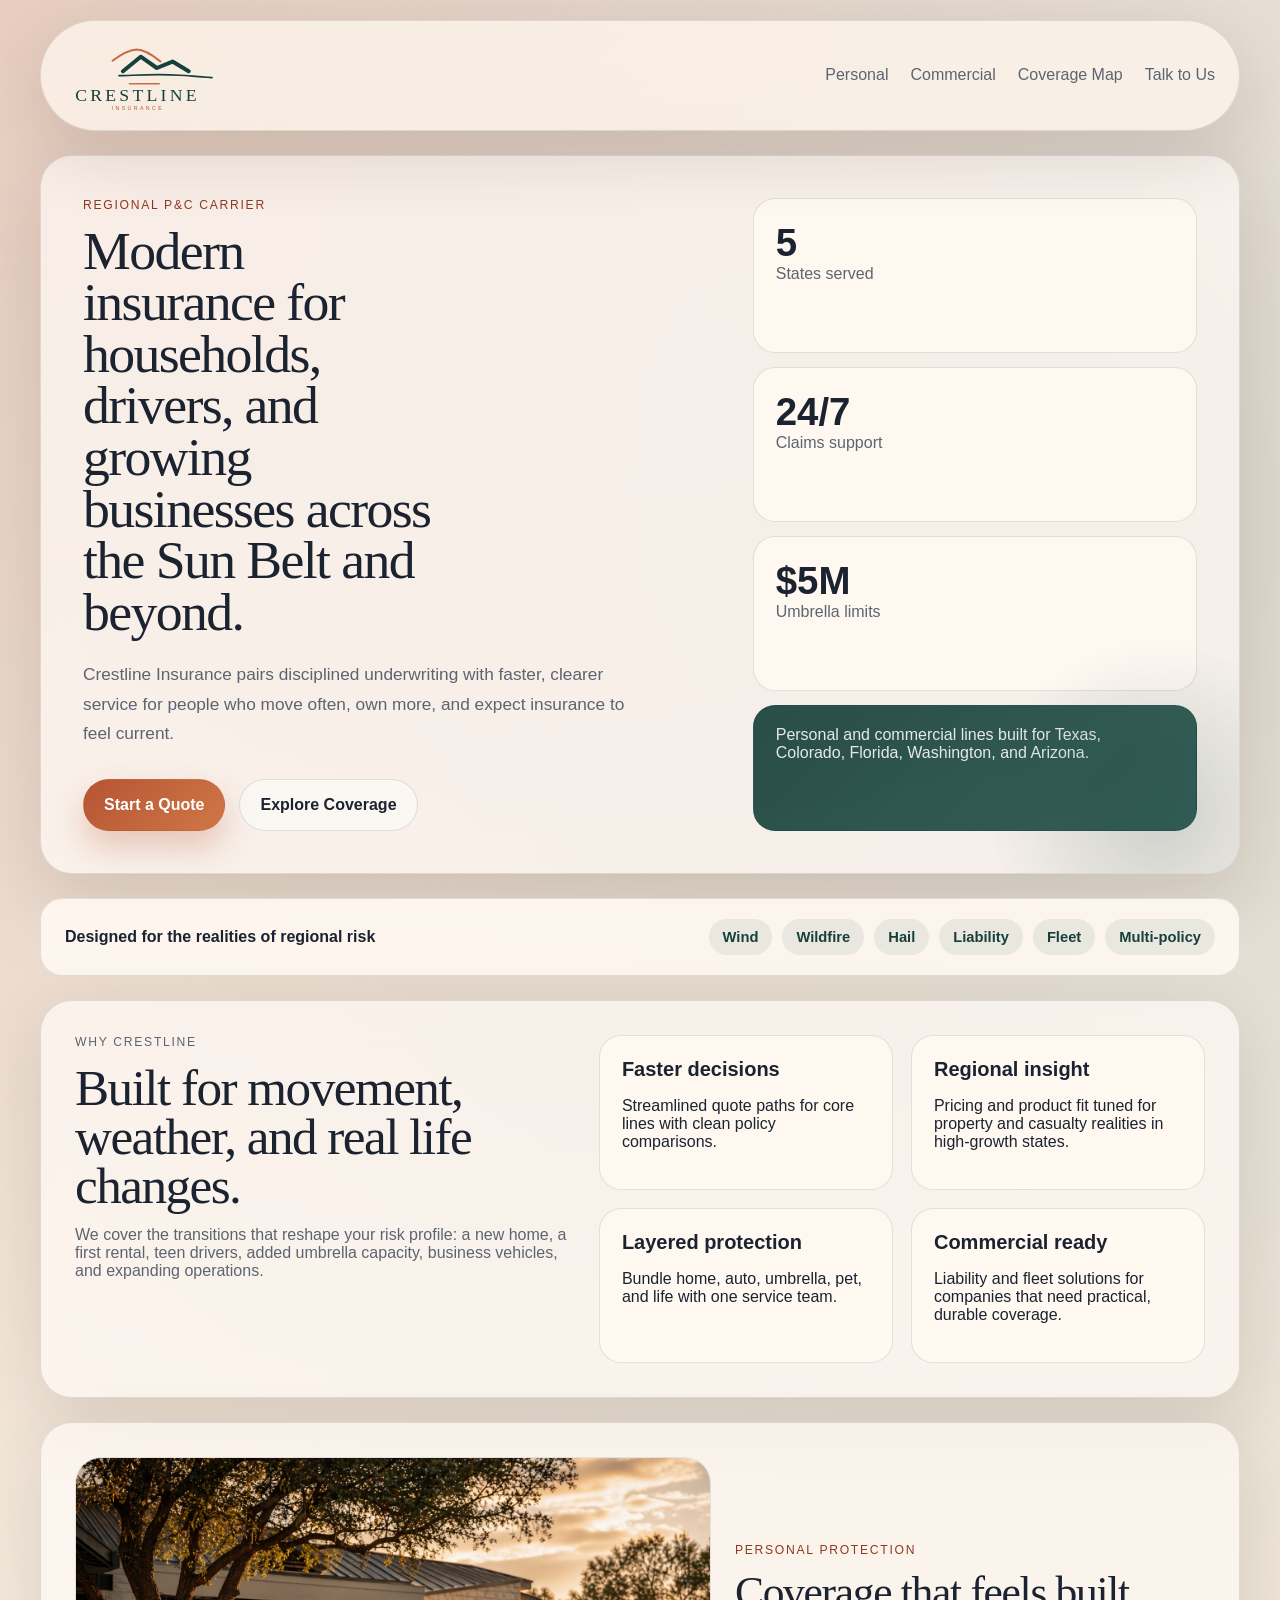
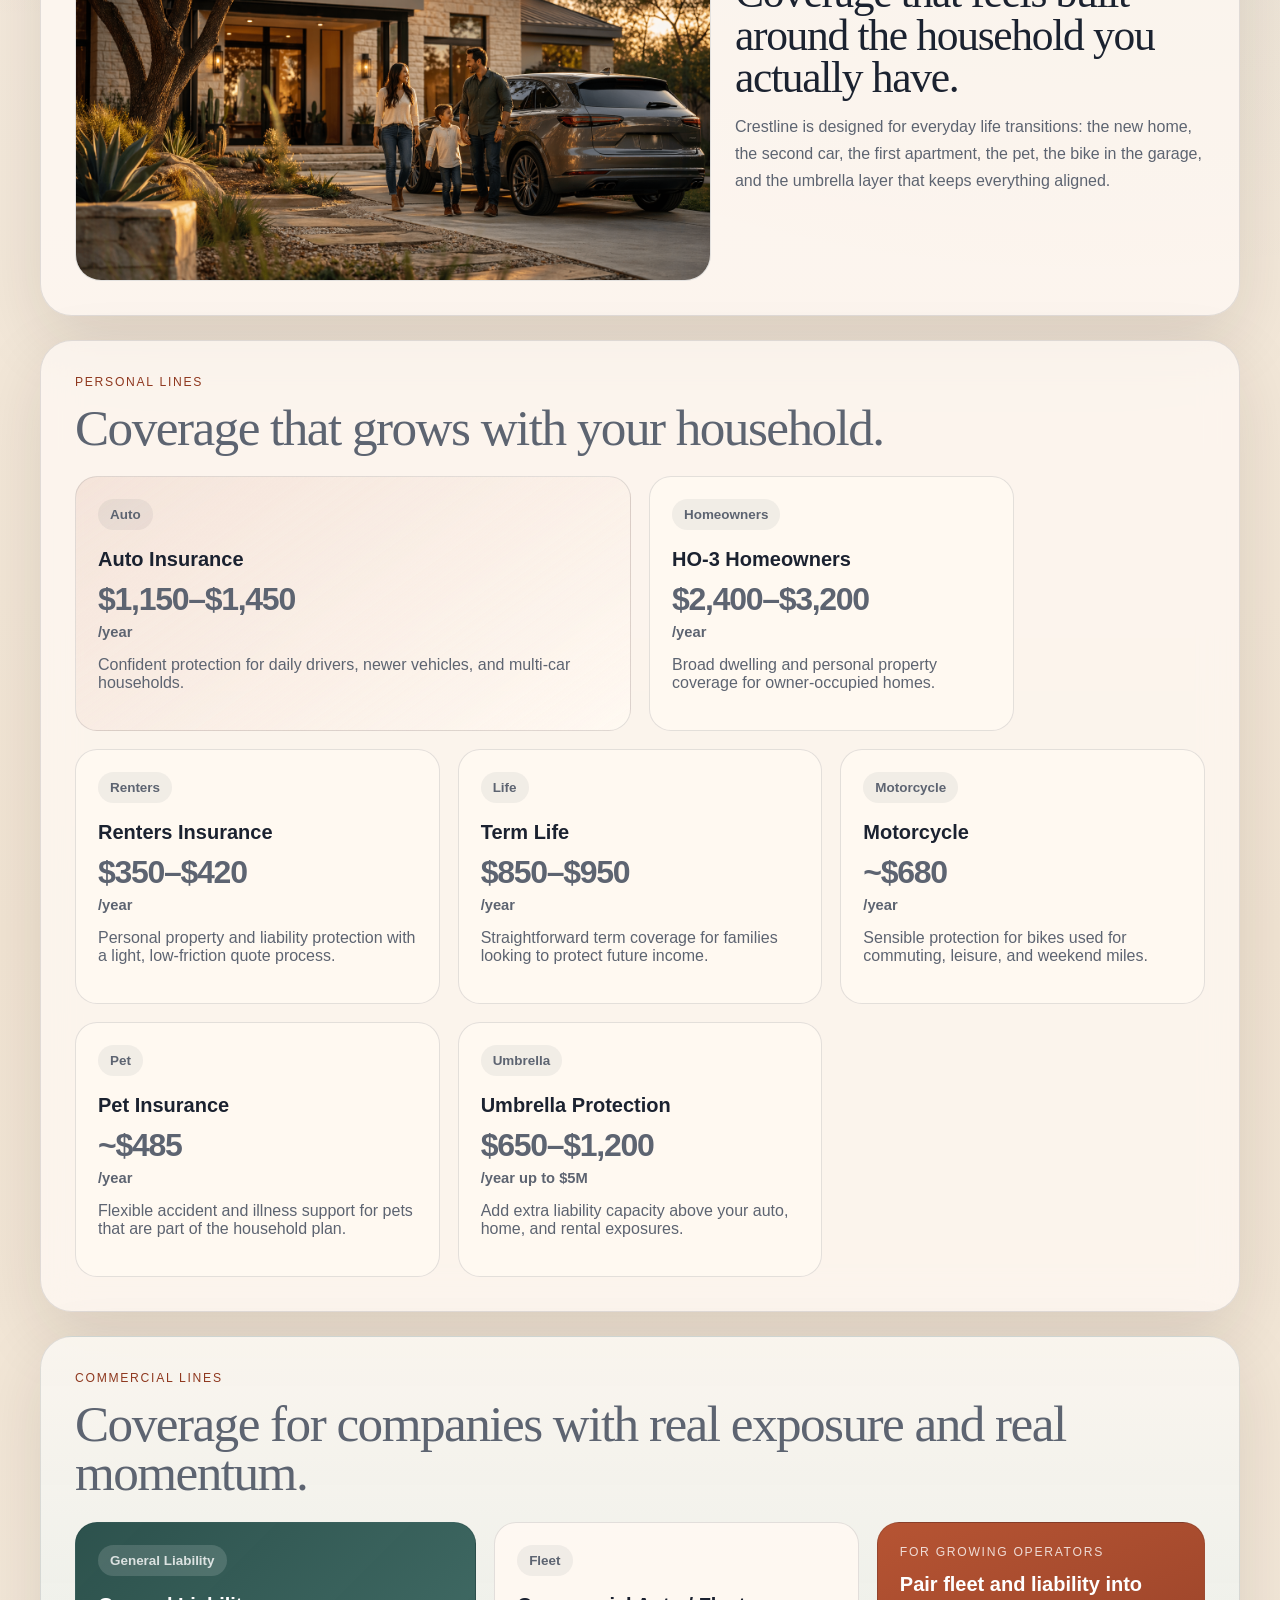
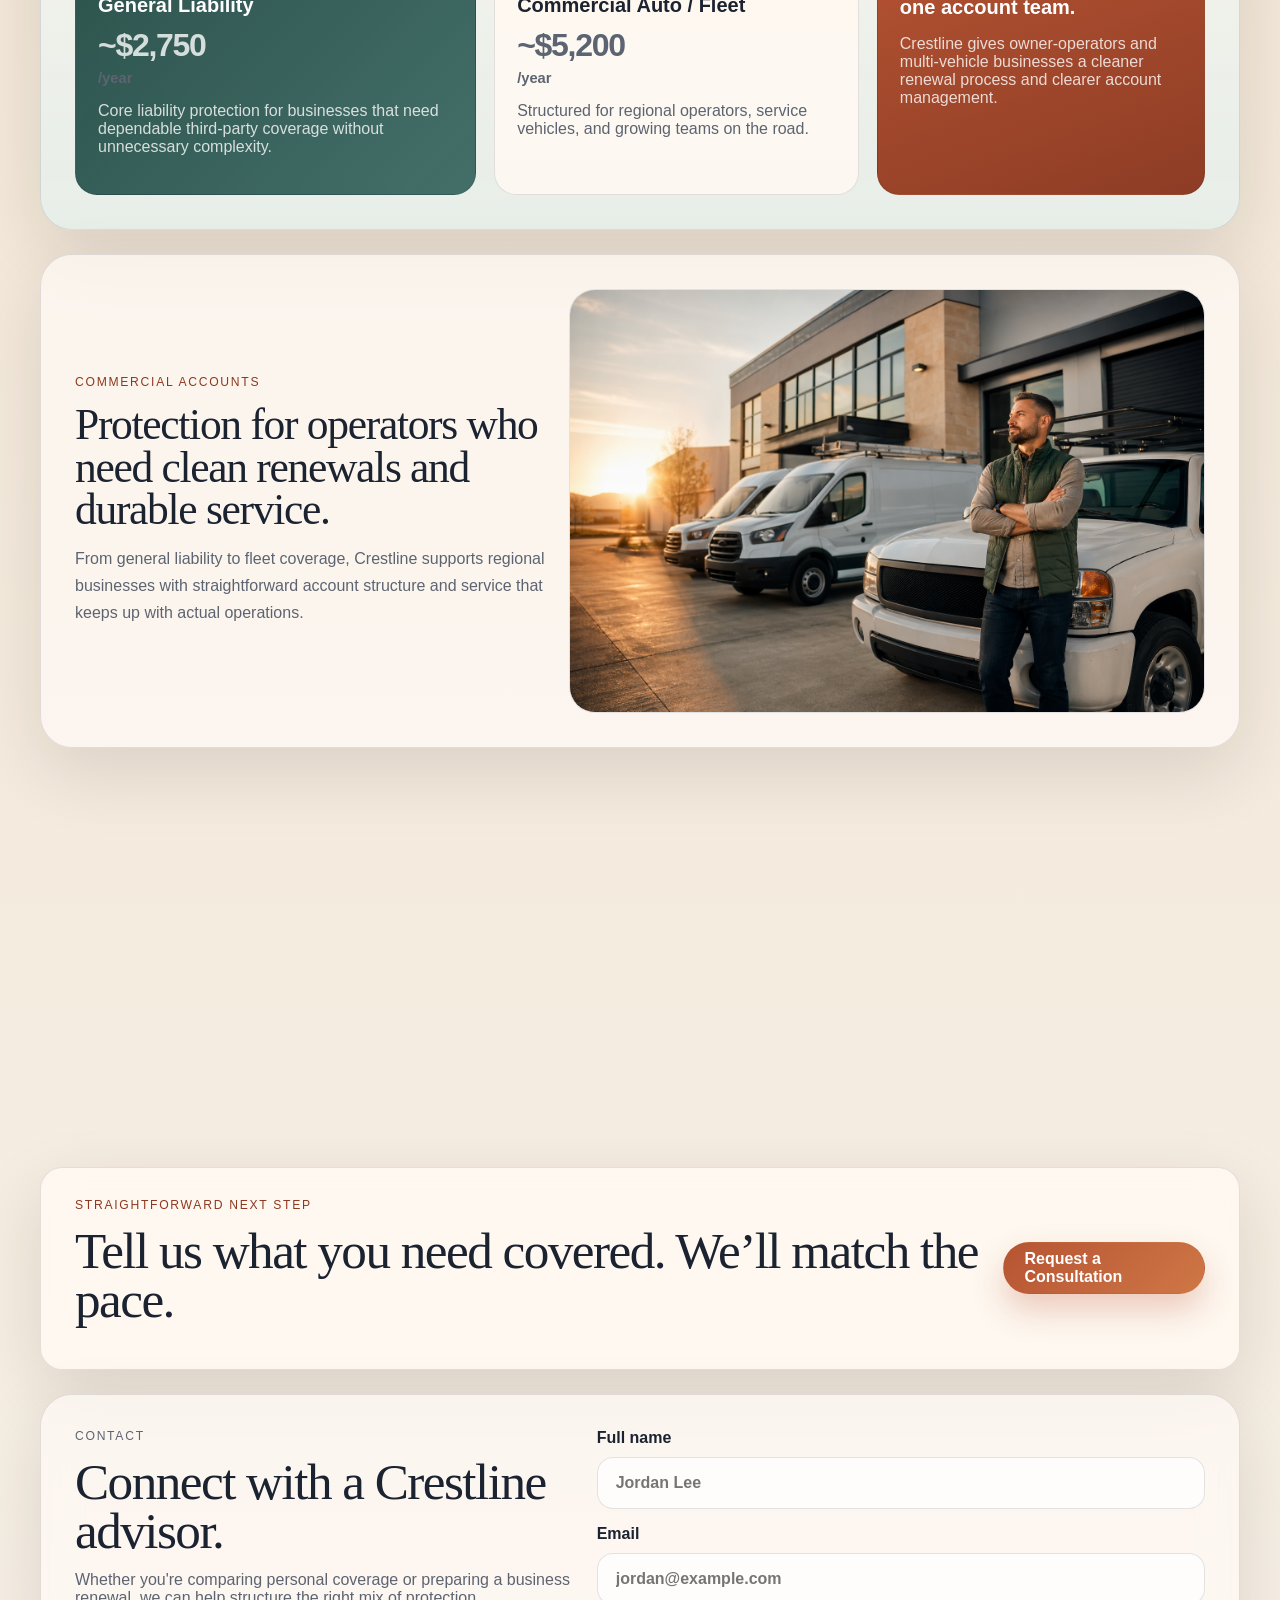
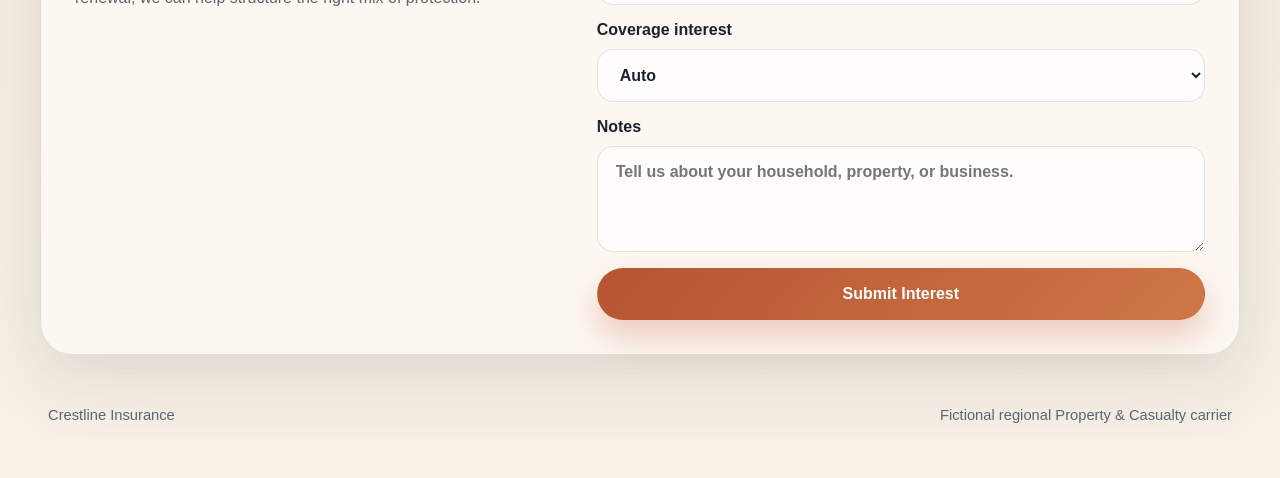
==== index.html @ aa44ec34 "Initial commit" ====
<!DOCTYPE html>
<html lang="en">
  <head>
    <meta charset="UTF-8" />
    <meta name="viewport" content="width=device-width, initial-scale=1.0" />
    <title>Crestline Insurance | Coverage that keeps pace with your life.</title>
    <meta
      name="description"
      content="Crestline Insurance is a fictional regional Property & Casualty carrier serving Texas, Colorado, Florida, Washington, and Arizona."
    />
    <link rel="stylesheet" href="./styles.css" />
  </head>
  <body>
    <div class="page-shell">
      <header class="site-header">
        <a class="brand" href="#top" aria-label="Crestline Insurance home">
          <svg
            class="brand-logo"
            viewBox="0 0 720 180"
            role="img"
            aria-label="Crestline Insurance"
          >
            <g transform="translate(10 8)">
              <path
                d="M108 46C132 28 152 19 167 18C183 18 203 28 227 48"
                fill="none"
                stroke="#C56B45"
                stroke-width="5"
                stroke-linecap="round"
              />
              <path
                d="M134 72L178 36L218 64L257 48L297 72"
                fill="none"
                stroke="#17403B"
                stroke-width="10"
                stroke-linecap="round"
                stroke-linejoin="round"
              />
              <path
                d="M124 83C168 82 218 78 274 82C309 84 336 86 355 88"
                fill="none"
                stroke="#17403B"
                stroke-width="4"
                stroke-linecap="round"
              />
              <path
                d="M150 103H224"
                stroke="#C56B45"
                stroke-width="4"
                stroke-linecap="round"
              />
              <text
                x="170"
                y="145"
                text-anchor="middle"
                fill="#17403B"
                font-family="Iowan Old Style, Palatino Linotype, Book Antiqua, serif"
                font-size="44"
                letter-spacing="8"
              >
                CRESTLINE
              </text>
              <text
                x="171"
                y="168"
                text-anchor="middle"
                fill="#B65433"
                font-family="Avenir Next, Segoe UI, Helvetica Neue, sans-serif"
                font-size="13"
                letter-spacing="6"
              >
                INSURANCE
              </text>
            </g>
          </svg>
        </a>
        <nav class="site-nav" aria-label="Primary">
          <a href="#personal">Personal</a>
          <a href="#commercial">Commercial</a>
          <a href="#coverage">Coverage Map</a>
          <a href="#contact">Talk to Us</a>
        </nav>
      </header>

      <main id="top">
        <section class="hero">
          <div class="hero-copy reveal">
            <p class="eyebrow">Regional P&amp;C Carrier</p>
            <h1>
              Modern insurance for households, drivers, and growing businesses
              across the Sun Belt and beyond.
            </h1>
            <p class="hero-text">
              Crestline Insurance pairs disciplined underwriting with faster,
              clearer service for people who move often, own more, and expect
              insurance to feel current.
            </p>
            <div class="hero-actions">
              <a class="button button-primary" href="#contact">Start a Quote</a>
              <a class="button button-secondary" href="#personal"
                >Explore Coverage</a
              >
            </div>
          </div>

          <aside class="hero-panel reveal" aria-label="Quick stats">
            <div class="metric-card">
              <span class="metric-value">5</span>
              <span class="metric-label">States served</span>
            </div>
            <div class="metric-card">
              <span class="metric-value">24/7</span>
              <span class="metric-label">Claims support</span>
            </div>
            <div class="metric-card">
              <span class="metric-value">$5M</span>
              <span class="metric-label">Umbrella limits</span>
            </div>
            <div class="hero-note">
              Personal and commercial lines built for Texas, Colorado, Florida,
              Washington, and Arizona.
            </div>
          </aside>
        </section>

        <section class="trust-band reveal">
          <p>Designed for the realities of regional risk</p>
          <div class="trust-items">
            <span>Wind</span>
            <span>Wildfire</span>
            <span>Hail</span>
            <span>Liability</span>
            <span>Fleet</span>
            <span>Multi-policy</span>
          </div>
        </section>

        <section class="split-section reveal">
          <div class="section-copy">
            <p class="eyebrow">Why Crestline</p>
            <h2>Built for movement, weather, and real life changes.</h2>
            <p>
              We cover the transitions that reshape your risk profile: a new
              home, a first rental, teen drivers, added umbrella capacity,
              business vehicles, and expanding operations.
            </p>
          </div>
          <div class="feature-grid">
            <article class="feature-card">
              <h3>Faster decisions</h3>
              <p>
                Streamlined quote paths for core lines with clean policy
                comparisons.
              </p>
            </article>
            <article class="feature-card">
              <h3>Regional insight</h3>
              <p>
                Pricing and product fit tuned for property and casualty realities
                in high-growth states.
              </p>
            </article>
            <article class="feature-card">
              <h3>Layered protection</h3>
              <p>
                Bundle home, auto, umbrella, pet, and life with one service
                team.
              </p>
            </article>
            <article class="feature-card">
              <h3>Commercial ready</h3>
              <p>
                Liability and fleet solutions for companies that need practical,
                durable coverage.
              </p>
            </article>
          </div>
        </section>

        <section class="editorial-section reveal">
          <div class="editorial-visual">
            <img
              src="./assets/homeowners-scene.png"
              alt="A family at home with a vehicle in the driveway"
            />
          </div>
          <div class="editorial-copy">
            <p class="eyebrow">Personal Protection</p>
            <h2>Coverage that feels built around the household you actually have.</h2>
            <p>
              Crestline is designed for everyday life transitions: the new home,
              the second car, the first apartment, the pet, the bike in the
              garage, and the umbrella layer that keeps everything aligned.
            </p>
          </div>
        </section>

        <section id="personal" class="products-section reveal">
          <div class="section-heading">
            <p class="eyebrow">Personal Lines</p>
            <h2>Coverage that grows with your household.</h2>
          </div>
          <div class="product-grid">
            <article class="product-card featured">
              <span class="product-type">Auto</span>
              <h3>Auto Insurance</h3>
              <p class="price">$1,150–$1,450<span>/year</span></p>
              <p>
                Confident protection for daily drivers, newer vehicles, and
                multi-car households.
              </p>
            </article>
            <article class="product-card">
              <span class="product-type">Homeowners</span>
              <h3>HO-3 Homeowners</h3>
              <p class="price">$2,400–$3,200<span>/year</span></p>
              <p>
                Broad dwelling and personal property coverage for owner-occupied
                homes.
              </p>
            </article>
            <article class="product-card">
              <span class="product-type">Renters</span>
              <h3>Renters Insurance</h3>
              <p class="price">$350–$420<span>/year</span></p>
              <p>
                Personal property and liability protection with a light,
                low-friction quote process.
              </p>
            </article>
            <article class="product-card">
              <span class="product-type">Life</span>
              <h3>Term Life</h3>
              <p class="price">$850–$950<span>/year</span></p>
              <p>
                Straightforward term coverage for families looking to protect
                future income.
              </p>
            </article>
            <article class="product-card">
              <span class="product-type">Motorcycle</span>
              <h3>Motorcycle</h3>
              <p class="price">~$680<span>/year</span></p>
              <p>
                Sensible protection for bikes used for commuting, leisure, and
                weekend miles.
              </p>
            </article>
            <article class="product-card">
              <span class="product-type">Pet</span>
              <h3>Pet Insurance</h3>
              <p class="price">~$485<span>/year</span></p>
              <p>
                Flexible accident and illness support for pets that are part of
                the household plan.
              </p>
            </article>
            <article class="product-card">
              <span class="product-type">Umbrella</span>
              <h3>Umbrella Protection</h3>
              <p class="price">$650–$1,200<span>/year up to $5M</span></p>
              <p>
                Add extra liability capacity above your auto, home, and rental
                exposures.
              </p>
            </article>
          </div>
        </section>

        <section id="commercial" class="products-section alt reveal">
          <div class="section-heading">
            <p class="eyebrow">Commercial Lines</p>
            <h2>Coverage for companies with real exposure and real momentum.</h2>
          </div>
          <div class="commercial-layout">
            <article class="commercial-card large">
              <span class="product-type">General Liability</span>
              <h3>General Liability</h3>
              <p class="price">~$2,750<span>/year</span></p>
              <p>
                Core liability protection for businesses that need dependable
                third-party coverage without unnecessary complexity.
              </p>
            </article>
            <article class="commercial-card">
              <span class="product-type">Fleet</span>
              <h3>Commercial Auto / Fleet</h3>
              <p class="price">~$5,200<span>/year</span></p>
              <p>
                Structured for regional operators, service vehicles, and growing
                teams on the road.
              </p>
            </article>
            <article class="commercial-card accent">
              <p class="mini-label">For growing operators</p>
              <h3>Pair fleet and liability into one account team.</h3>
              <p>
                Crestline gives owner-operators and multi-vehicle businesses a
                cleaner renewal process and clearer account management.
              </p>
            </article>
          </div>
        </section>

        <section class="editorial-section editorial-section-reverse reveal">
          <div class="editorial-copy">
            <p class="eyebrow">Commercial Accounts</p>
            <h2>Protection for operators who need clean renewals and durable service.</h2>
            <p>
              From general liability to fleet coverage, Crestline supports
              regional businesses with straightforward account structure and
              service that keeps up with actual operations.
            </p>
          </div>
          <div class="editorial-visual">
            <img
              src="./assets/commercial-scene.png"
              alt="A small commercial fleet outside a contemporary business building"
            />
          </div>
        </section>

        <section id="coverage" class="coverage-section reveal">
          <div class="section-heading">
            <p class="eyebrow">Service Footprint</p>
            <h2>Focused on high-growth states with distinct property risk.</h2>
          </div>
          <div class="state-grid">
            <article class="state-card">
              <h3>Texas</h3>
              <p>Auto, home, umbrella, and commercial solutions for rapid-growth metro markets.</p>
            </article>
            <article class="state-card">
              <h3>Colorado</h3>
              <p>Coverage designed for hail, wildfire, and evolving household needs.</p>
            </article>
            <article class="state-card">
              <h3>Florida</h3>
              <p>Property and liability attention for coastal and weather-sensitive exposures.</p>
            </article>
            <article class="state-card">
              <h3>Washington</h3>
              <p>Balanced personal and commercial options for suburban and urban policyholders.</p>
            </article>
            <article class="state-card">
              <h3>Arizona</h3>
              <p>Protection for fast-moving households, vehicles, and small businesses.</p>
            </article>
          </div>
        </section>

        <section class="quote-banner reveal">
          <div>
            <p class="eyebrow">Straightforward Next Step</p>
            <h2>Tell us what you need covered. We’ll match the pace.</h2>
          </div>
          <a class="button button-primary" href="#contact">Request a Consultation</a>
        </section>

        <section id="contact" class="contact-section reveal">
          <div class="contact-copy">
            <p class="eyebrow">Contact</p>
            <h2>Connect with a Crestline advisor.</h2>
            <p>
              Whether you're comparing personal coverage or preparing a business
              renewal, we can help structure the right mix of protection.
            </p>
          </div>
          <form class="contact-form">
            <label>
              Full name
              <input type="text" name="name" placeholder="Jordan Lee" />
            </label>
            <label>
              Email
              <input type="email" name="email" placeholder="jordan@example.com" />
            </label>
            <label>
              Coverage interest
              <select name="coverage">
                <option>Auto</option>
                <option>Homeowners</option>
                <option>Renters</option>
                <option>Term Life</option>
                <option>Motorcycle</option>
                <option>Pet</option>
                <option>Umbrella</option>
                <option>General Liability</option>
                <option>Commercial Auto / Fleet</option>
              </select>
            </label>
            <label>
              Notes
              <textarea
                name="notes"
                rows="4"
                placeholder="Tell us about your household, property, or business."
              ></textarea>
            </label>
            <button class="button button-primary" type="submit">
              Submit Interest
            </button>
          </form>
        </section>
      </main>

      <footer class="site-footer">
        <p>Crestline Insurance</p>
        <p>Fictional regional Property &amp; Casualty carrier</p>
      </footer>
    </div>

    <script src="./script.js"></script>
  </body>
</html>
---- styles.css ----
:root {
  --bg: #f5efe6;
  --bg-strong: #efe1cf;
  --surface: rgba(255, 250, 245, 0.72);
  --surface-strong: rgba(255, 249, 242, 0.9);
  --ink: #1b2230;
  --muted: #5d6471;
  --line: rgba(27, 34, 48, 0.12);
  --accent: #b65433;
  --accent-deep: #8f381f;
  --pine: #17403b;
  --pine-soft: #dae6de;
  --shadow: 0 24px 70px rgba(42, 28, 14, 0.12);
  --radius-lg: 32px;
  --radius-md: 22px;
  --radius-sm: 16px;
  --content: 1200px;
}

* {
  box-sizing: border-box;
}

html {
  scroll-behavior: smooth;
}

body {
  margin: 0;
  min-height: 100vh;
  font-family: "Avenir Next", "Segoe UI", "Helvetica Neue", sans-serif;
  color: var(--ink);
  background:
    radial-gradient(circle at top left, rgba(182, 84, 51, 0.22), transparent 30%),
    radial-gradient(circle at 85% 10%, rgba(23, 64, 59, 0.12), transparent 28%),
    linear-gradient(180deg, #f8f2ea 0%, #f1e4d3 48%, #f7f1e8 100%);
}

body::before {
  content: "";
  position: fixed;
  inset: 0;
  background-image:
    linear-gradient(rgba(255, 255, 255, 0.18) 1px, transparent 1px),
    linear-gradient(90deg, rgba(255, 255, 255, 0.18) 1px, transparent 1px);
  background-size: 64px 64px;
  mask-image: linear-gradient(180deg, rgba(0, 0, 0, 0.2), transparent 85%);
  pointer-events: none;
}

a {
  color: inherit;
  text-decoration: none;
}

button,
input,
select,
textarea {
  font: inherit;
}

.page-shell {
  width: min(calc(100% - 32px), var(--content));
  margin: 20px auto 40px;
}

.site-header,
.hero,
.trust-band,
.split-section,
.products-section,
.coverage-section,
.quote-banner,
.contact-section,
.site-footer {
  backdrop-filter: blur(18px);
}

.site-header {
  position: sticky;
  top: 16px;
  z-index: 10;
  display: flex;
  align-items: center;
  justify-content: space-between;
  gap: 24px;
  margin-bottom: 24px;
  padding: 18px 24px;
  border: 1px solid var(--line);
  border-radius: 999px;
  background: rgba(255, 247, 238, 0.74);
  box-shadow: var(--shadow);
}

.brand {
  display: flex;
  align-items: center;
  padding: 0;
  background: transparent;
}

.brand-logo {
  display: block;
  width: 290px;
  height: auto;
  overflow: visible;
}

.site-nav {
  display: flex;
  gap: 22px;
  flex-wrap: wrap;
  color: var(--muted);
}

.site-nav a {
  position: relative;
}

.site-nav a::after {
  content: "";
  position: absolute;
  left: 0;
  bottom: -5px;
  width: 100%;
  height: 1px;
  background: currentColor;
  transform: scaleX(0);
  transform-origin: left;
  transition: transform 180ms ease;
}

.site-nav a:hover::after,
.site-nav a:focus-visible::after {
  transform: scaleX(1);
}

.hero,
.split-section,
.editorial-section,
.products-section,
.coverage-section,
.contact-section {
  border: 1px solid var(--line);
  border-radius: var(--radius-lg);
  background: var(--surface);
  box-shadow: var(--shadow);
}

.hero {
  display: grid;
  grid-template-columns: 1.3fr 0.9fr;
  gap: 28px;
  padding: 42px;
  min-height: 72vh;
  align-items: end;
  overflow: hidden;
  position: relative;
}

.hero::after {
  content: "";
  position: absolute;
  right: -100px;
  bottom: -120px;
  width: 360px;
  height: 360px;
  border-radius: 50%;
  background: radial-gradient(circle, rgba(23, 64, 59, 0.18), transparent 68%);
}

.eyebrow,
.mini-label {
  margin: 0 0 14px;
  text-transform: uppercase;
  letter-spacing: 0.14em;
  font-size: 0.76rem;
  color: var(--accent-deep);
}

.hero h1,
.section-heading h2,
.section-copy h2,
.quote-banner h2,
.contact-copy h2 {
  margin: 0;
  font-family: "Iowan Old Style", "Palatino Linotype", "Book Antiqua", serif;
  font-weight: 400;
  line-height: 0.96;
  letter-spacing: -0.03em;
}

.hero h1 {
  font-size: clamp(2.35rem, 4.2vw, 4rem);
  max-width: 13ch;
}

.hero-text,
.section-copy p,
.section-heading,
.contact-copy p,
.product-card p,
.commercial-card p,
.state-card p {
  color: var(--muted);
}

.hero-text {
  max-width: 57ch;
  margin: 22px 0 0;
  font-size: 1.08rem;
  line-height: 1.7;
}

.hero-actions {
  display: flex;
  gap: 14px;
  margin-top: 30px;
  flex-wrap: wrap;
}

.button {
  display: inline-flex;
  align-items: center;
  justify-content: center;
  min-height: 52px;
  padding: 0 20px;
  border-radius: 999px;
  border: 1px solid transparent;
  font-weight: 700;
  transition:
    transform 180ms ease,
    box-shadow 180ms ease,
    background 180ms ease;
}

.button:hover,
.button:focus-visible {
  transform: translateY(-2px);
}

.button:disabled {
  cursor: not-allowed;
  opacity: 0.72;
  transform: none;
}

.button-primary {
  background: linear-gradient(135deg, var(--accent), #cf7746);
  color: white;
  box-shadow: 0 16px 32px rgba(182, 84, 51, 0.28);
}

.button-secondary {
  border-color: var(--line);
  background: rgba(255, 255, 255, 0.44);
}

.hero-panel {
  display: grid;
  gap: 14px;
  align-self: stretch;
}

.metric-card,
.hero-note,
.feature-card,
.product-card,
.commercial-card,
.state-card,
.trust-band,
.quote-banner {
  border: 1px solid var(--line);
  border-radius: var(--radius-md);
  background: var(--surface-strong);
}

.metric-card {
  padding: 22px;
}

.metric-value {
  display: block;
  font-size: clamp(2rem, 3vw, 3rem);
  font-weight: 800;
}

.metric-label {
  color: var(--muted);
}

.hero-note {
  padding: 20px 22px;
  background: linear-gradient(135deg, rgba(23, 64, 59, 0.92), rgba(36, 83, 76, 0.92));
  color: rgba(255, 255, 255, 0.88);
}

.trust-band {
  display: flex;
  align-items: center;
  justify-content: space-between;
  gap: 24px;
  margin: 24px 0;
  padding: 20px 24px;
}

.trust-band p {
  margin: 0;
  font-weight: 700;
}

.trust-items {
  display: flex;
  flex-wrap: wrap;
  gap: 10px;
}

.trust-items span {
  padding: 10px 14px;
  border-radius: 999px;
  background: rgba(23, 64, 59, 0.08);
  color: var(--pine);
  font-weight: 700;
  font-size: 0.92rem;
}

.split-section,
.editorial-section,
.products-section,
.coverage-section,
.contact-section {
  padding: 34px;
  margin-top: 24px;
}

.split-section {
  display: grid;
  grid-template-columns: 0.9fr 1.1fr;
  gap: 28px;
}

.editorial-section {
  display: grid;
  grid-template-columns: 1.15fr 0.85fr;
  gap: 24px;
  padding: 34px;
  margin-top: 24px;
  border: 1px solid var(--line);
  border-radius: var(--radius-lg);
  background: var(--surface);
  box-shadow: var(--shadow);
}

.editorial-section-reverse {
  grid-template-columns: 0.85fr 1.15fr;
}

.editorial-visual {
  overflow: hidden;
  border: 1px solid var(--line);
  border-radius: calc(var(--radius-lg) - 6px);
  background: rgba(255, 252, 248, 0.92);
  min-height: 360px;
}

.editorial-visual img {
  display: block;
  width: 100%;
  height: 100%;
  object-fit: cover;
}

.editorial-copy {
  display: flex;
  flex-direction: column;
  justify-content: center;
}

.editorial-copy h2 {
  margin: 0 0 14px;
  font-family: "Iowan Old Style", "Palatino Linotype", "Book Antiqua", serif;
  font-weight: 400;
  font-size: clamp(2rem, 3.4vw, 3.6rem);
  line-height: 0.98;
  letter-spacing: -0.03em;
}

.editorial-copy p:last-child {
  margin: 0;
  color: var(--muted);
  line-height: 1.7;
}

.section-copy h2,
.section-heading h2,
.quote-banner h2,
.contact-copy h2 {
  font-size: clamp(2.2rem, 4vw, 4.2rem);
  margin-bottom: 14px;
}

.feature-grid,
.product-grid,
.state-grid {
  display: grid;
  gap: 18px;
}

.feature-grid {
  grid-template-columns: repeat(2, minmax(0, 1fr));
}

.feature-card,
.product-card,
.commercial-card,
.state-card {
  padding: 22px;
}

.feature-card h3,
.product-card h3,
.commercial-card h3,
.state-card h3 {
  margin: 0 0 10px;
  font-size: 1.25rem;
}

.product-grid {
  grid-template-columns: repeat(12, minmax(0, 1fr));
  margin-top: 24px;
}

.product-card {
  grid-column: span 4;
}

.product-card.featured {
  grid-column: span 6;
  background: linear-gradient(145deg, rgba(182, 84, 51, 0.1), rgba(255, 249, 242, 0.92));
}

.product-type {
  display: inline-block;
  margin-bottom: 18px;
  padding: 8px 12px;
  border-radius: 999px;
  background: rgba(27, 34, 48, 0.06);
  color: var(--muted);
  font-size: 0.84rem;
  font-weight: 700;
}

.price {
  margin: 0 0 12px;
  font-size: 2rem;
  font-weight: 800;
  letter-spacing: -0.04em;
  color: var(--ink);
}

.price span {
  display: block;
  margin-top: 6px;
  font-size: 0.92rem;
  font-weight: 600;
  letter-spacing: 0;
  color: var(--muted);
}

.products-section.alt {
  background: linear-gradient(180deg, rgba(250, 246, 240, 0.92), rgba(230, 238, 233, 0.9));
}

.commercial-layout {
  display: grid;
  grid-template-columns: 1.1fr 1fr 0.9fr;
  gap: 18px;
  margin-top: 24px;
}

.commercial-card.large {
  background: linear-gradient(135deg, rgba(23, 64, 59, 0.9), rgba(53, 100, 93, 0.92));
  color: white;
}

.commercial-card.large p,
.commercial-card.large .product-type,
.commercial-card.accent p {
  color: rgba(255, 255, 255, 0.8);
}

.commercial-card.large .product-type {
  background: rgba(255, 255, 255, 0.14);
}

.commercial-card.accent {
  background: linear-gradient(160deg, var(--accent), #8d3c25);
  color: white;
}

.coverage-section .state-grid {
  grid-template-columns: repeat(5, minmax(0, 1fr));
  margin-top: 24px;
}

.state-card {
  min-height: 200px;
  background:
    linear-gradient(180deg, rgba(255, 255, 255, 0.72), rgba(255, 249, 244, 0.94)),
    var(--pine-soft);
}

.quote-banner {
  display: flex;
  justify-content: space-between;
  align-items: center;
  gap: 24px;
  margin-top: 24px;
  padding: 30px 34px;
  box-shadow: var(--shadow);
}

.contact-section {
  display: grid;
  grid-template-columns: 0.9fr 1.1fr;
  gap: 24px;
}

.contact-form {
  display: grid;
  gap: 16px;
}

.contact-form label {
  display: grid;
  gap: 10px;
  font-weight: 700;
}

.contact-form input,
.contact-form select,
.contact-form textarea {
  width: 100%;
  padding: 16px 18px;
  border: 1px solid var(--line);
  border-radius: var(--radius-sm);
  background: rgba(255, 255, 255, 0.74);
  color: var(--ink);
}

.contact-form input:focus,
.contact-form select:focus,
.contact-form textarea:focus {
  outline: 2px solid rgba(182, 84, 51, 0.25);
  border-color: rgba(182, 84, 51, 0.35);
}

.site-footer {
  display: flex;
  justify-content: space-between;
  gap: 12px;
  margin-top: 20px;
  padding: 18px 8px 0;
  color: var(--muted);
  font-size: 0.92rem;
}

.reveal {
  opacity: 0;
  transform: translateY(24px);
  transition:
    opacity 700ms ease,
    transform 700ms ease;
}

.reveal.is-visible {
  opacity: 1;
  transform: translateY(0);
}

@media (max-width: 1080px) {
  .hero,
  .split-section,
  .editorial-section,
  .contact-section,
  .commercial-layout {
    grid-template-columns: 1fr;
  }

  .product-card,
  .product-card.featured {
    grid-column: span 6;
  }

  .coverage-section .state-grid {
    grid-template-columns: repeat(2, minmax(0, 1fr));
  }
}

@media (max-width: 760px) {
  .page-shell {
    width: min(calc(100% - 20px), var(--content));
    margin-top: 10px;
  }

  .site-header,
  .trust-band,
  .quote-banner,
  .site-footer {
    border-radius: 28px;
  }

  .site-header,
  .trust-band,
  .quote-banner,
  .site-footer,
  .hero,
  .split-section,
  .editorial-section,
  .products-section,
  .coverage-section,
  .contact-section {
    padding-left: 18px;
    padding-right: 18px;
  }

  .site-header {
    position: static;
    flex-direction: column;
    align-items: flex-start;
  }

  .brand-logo {
    width: 220px;
    height: auto;
  }

  .site-nav {
    gap: 14px;
  }

  .hero {
    min-height: auto;
    padding-top: 28px;
    padding-bottom: 28px;
  }

  .hero h1 {
    max-width: 100%;
    font-size: clamp(2rem, 8.2vw, 3rem);
  }

  .feature-grid,
  .coverage-section .state-grid,
  .product-grid {
    grid-template-columns: 1fr;
  }

  .product-card,
  .product-card.featured {
    grid-column: auto;
  }

  .trust-band,
  .quote-banner,
  .site-footer {
    flex-direction: column;
    align-items: flex-start;
  }
}
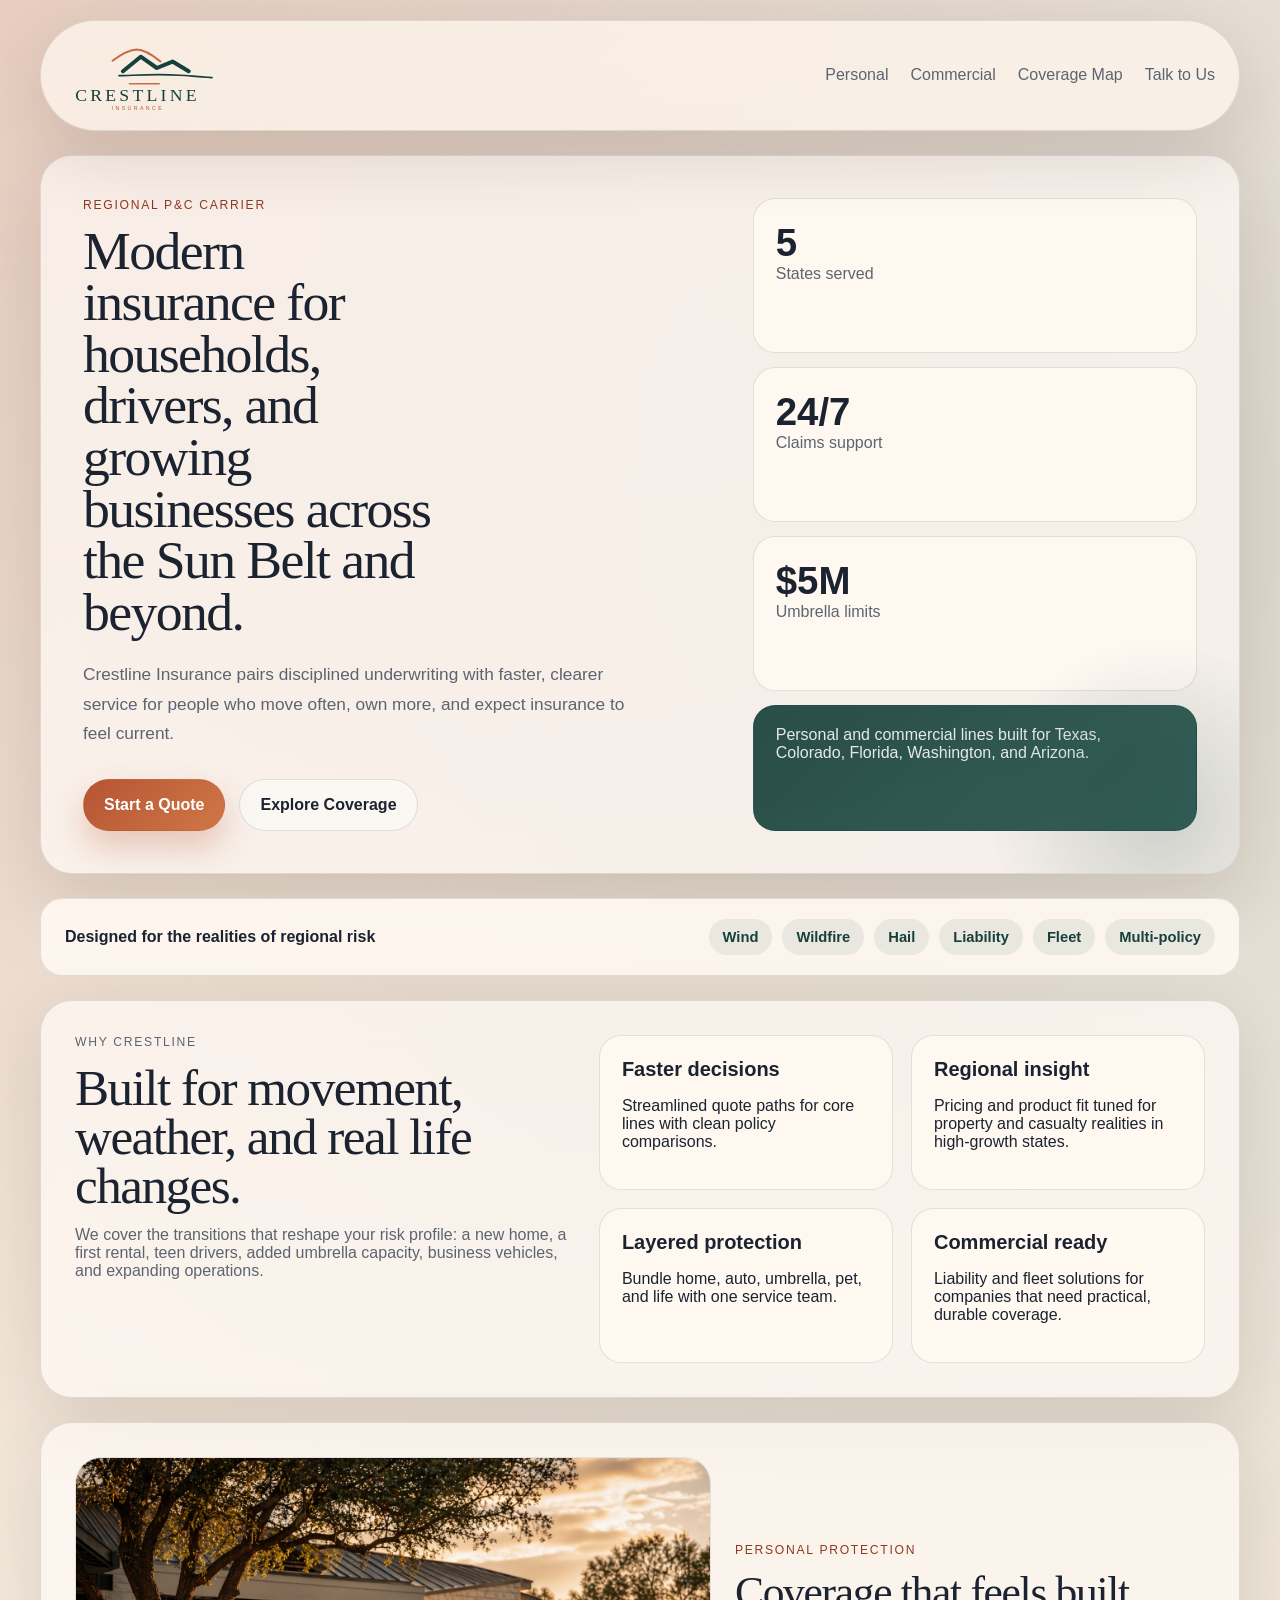
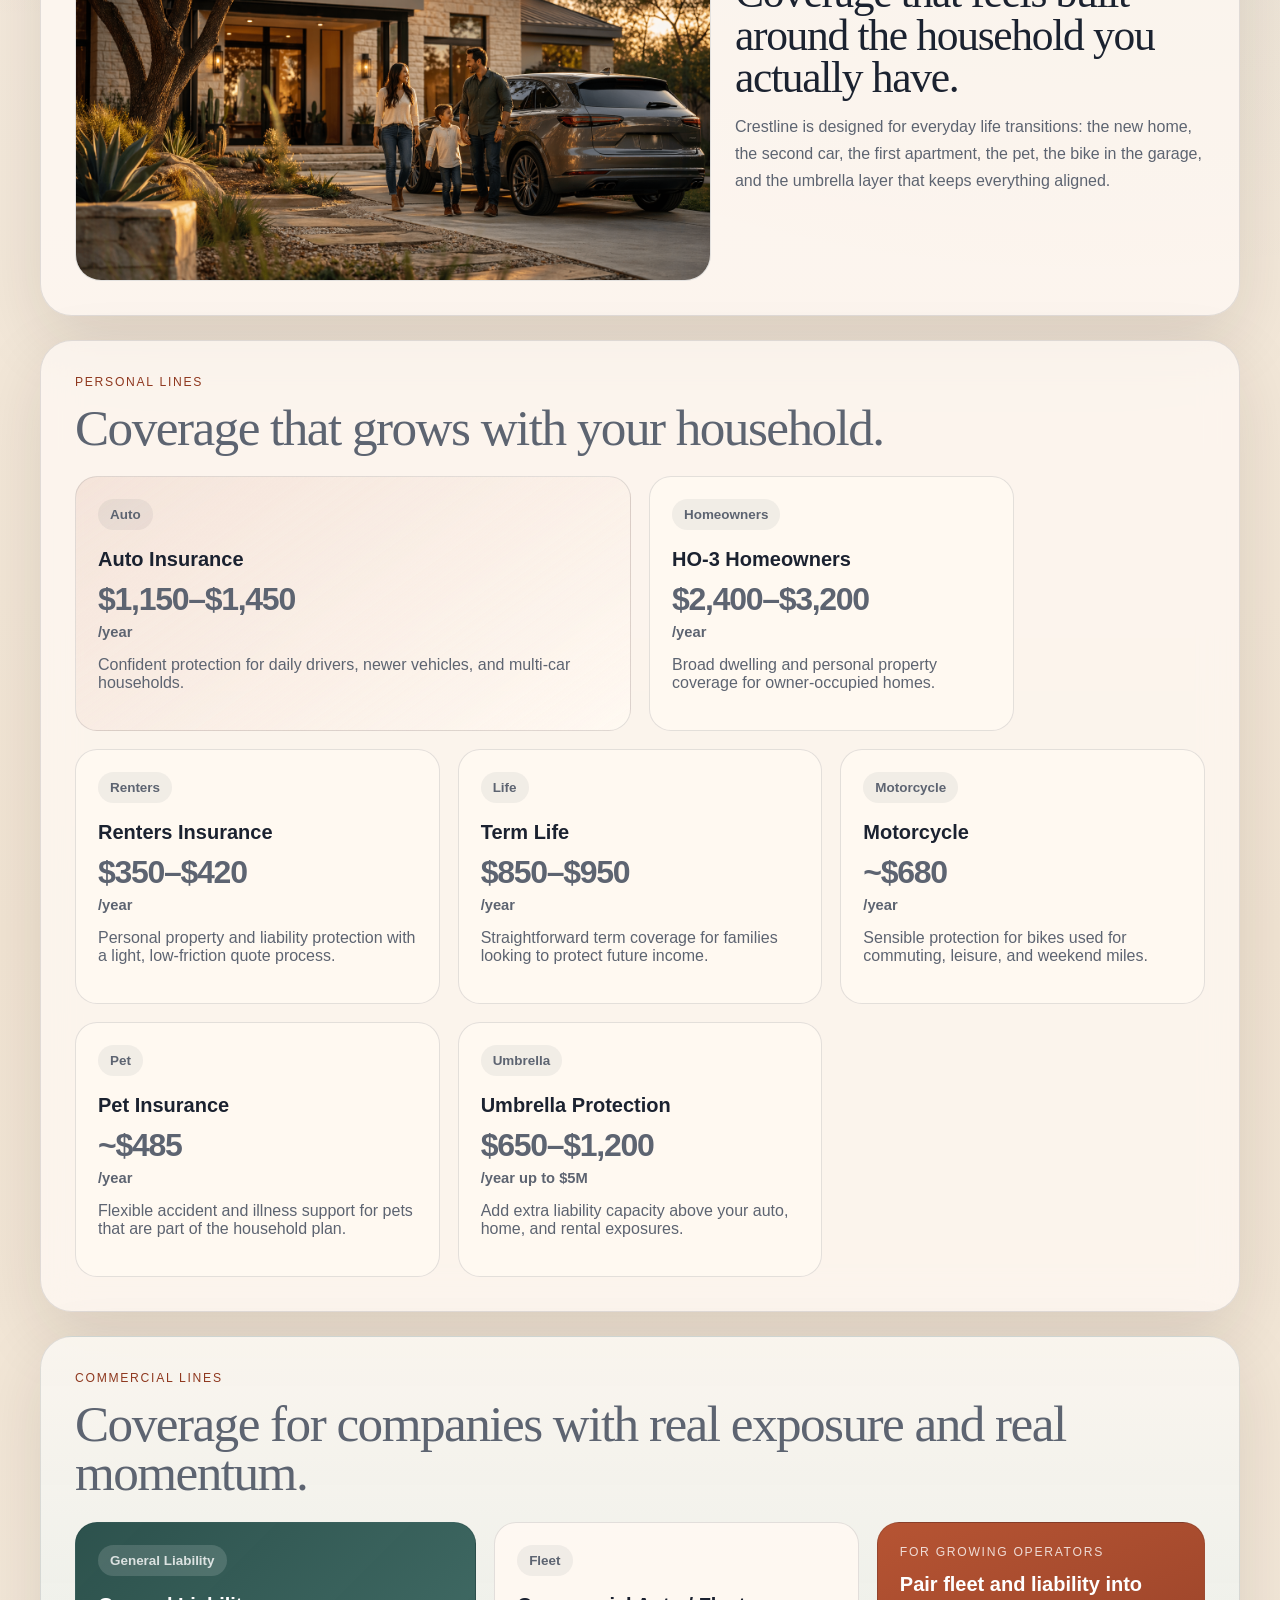
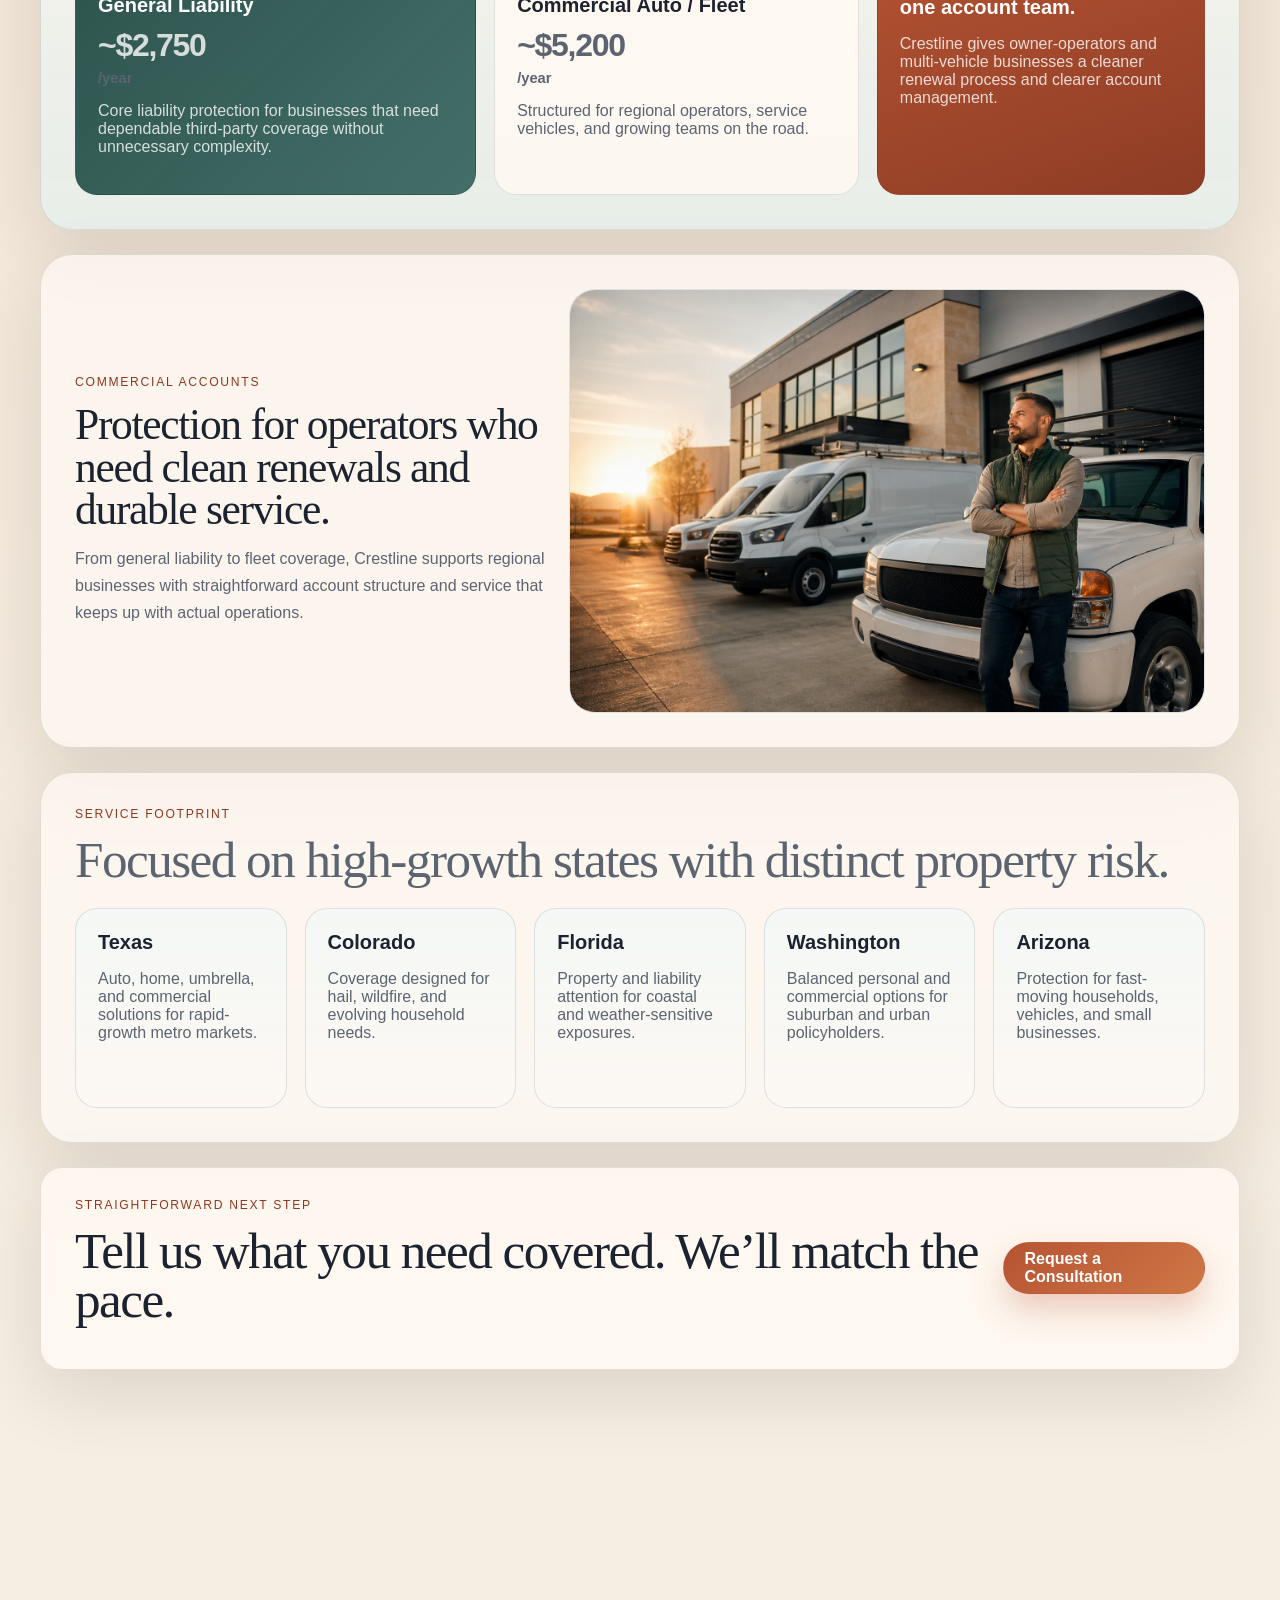
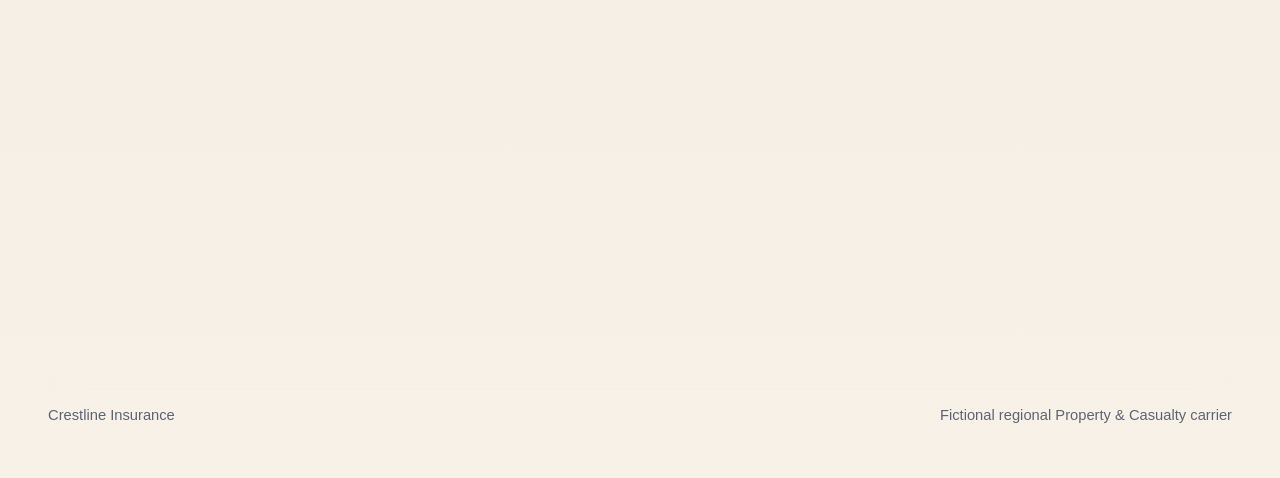
==== commit a6a4fc79: "Chat widget" ====
--- a/index.html
+++ b/index.html
@@ -410,6 +410,48 @@
       </footer>
     </div>
 
+    <!-- Start of Talkdesk Code -->
+    <script>
+      var webchat;
+      (function(window, document, node, props, configs) {
+        if (window.TalkdeskChatSDK) {
+          console.error("TalkdeskChatSDK already included");
+          return;
+        }
+        var divContainer = document.createElement("div");
+        divContainer.id = node;
+        document.body.appendChild(divContainer);
+        var src = "https://talkdeskchatsdk.talkdeskapp.com/v2/talkdeskchatsdk.js";
+        var script = document.createElement("script");
+        var firstScriptTag = document.getElementsByTagName("script")[0];
+        script.type = "text/javascript";
+        script.charset = "UTF-8";
+        script.id = "tdwebchatscript";
+        script.src = src;
+        script.async = true;
+        firstScriptTag.parentNode.insertBefore(script, firstScriptTag);
+        script.onload = function() {
+          webchat = TalkdeskChatSDK(node, props);
+          webchat.init(configs);
+        };
+      })(
+        window,
+        document,
+        "tdWebchat",
+        {
+          touchpointId: "1dea83ce35e04d9a9e3fc175f9f8461a",
+          accountId: "",
+          region: "td-us-1",
+        },
+        {
+          enableValidation: false,
+          enableEmoji: true,
+          enableUserInput: true,
+          enableAttachments: true,
+        }
+      );
+    </script>
+    <!-- End of Talkdesk Code -->
     <script src="./script.js"></script>
   </body>
 </html>
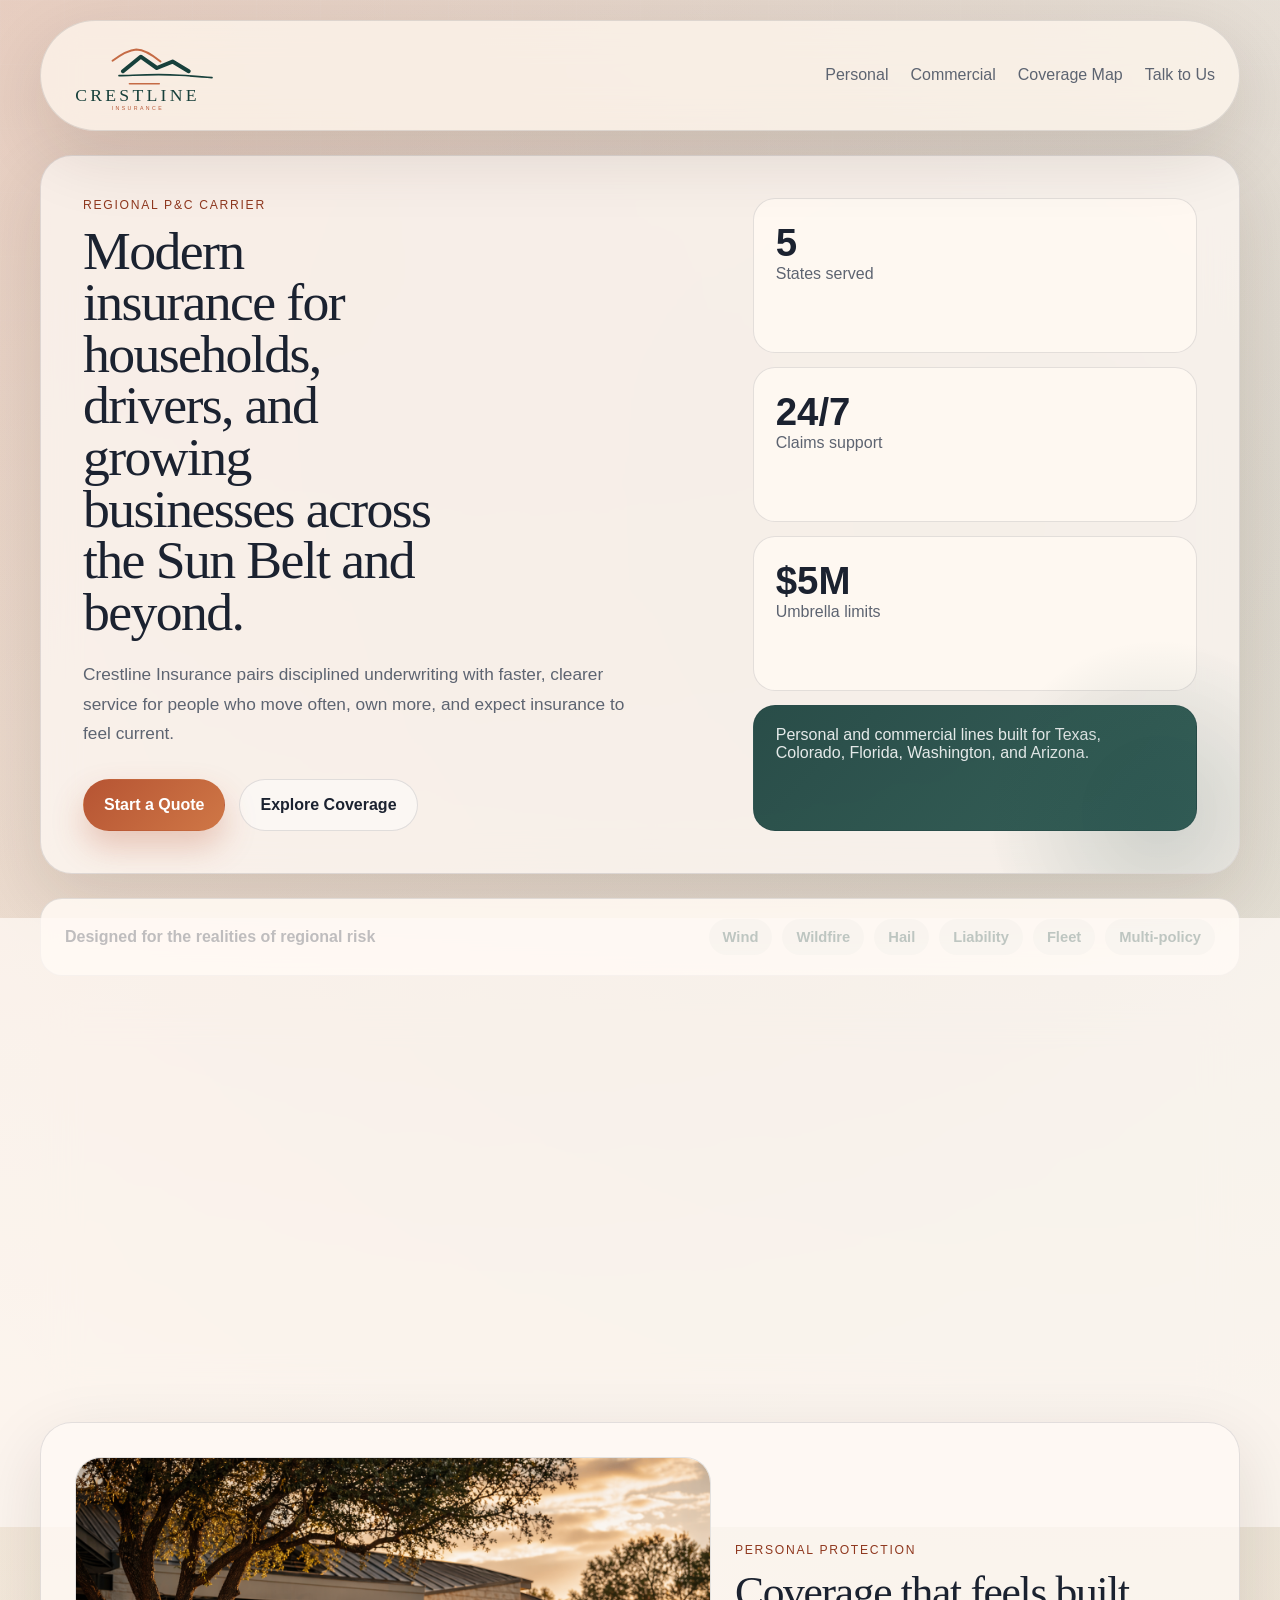
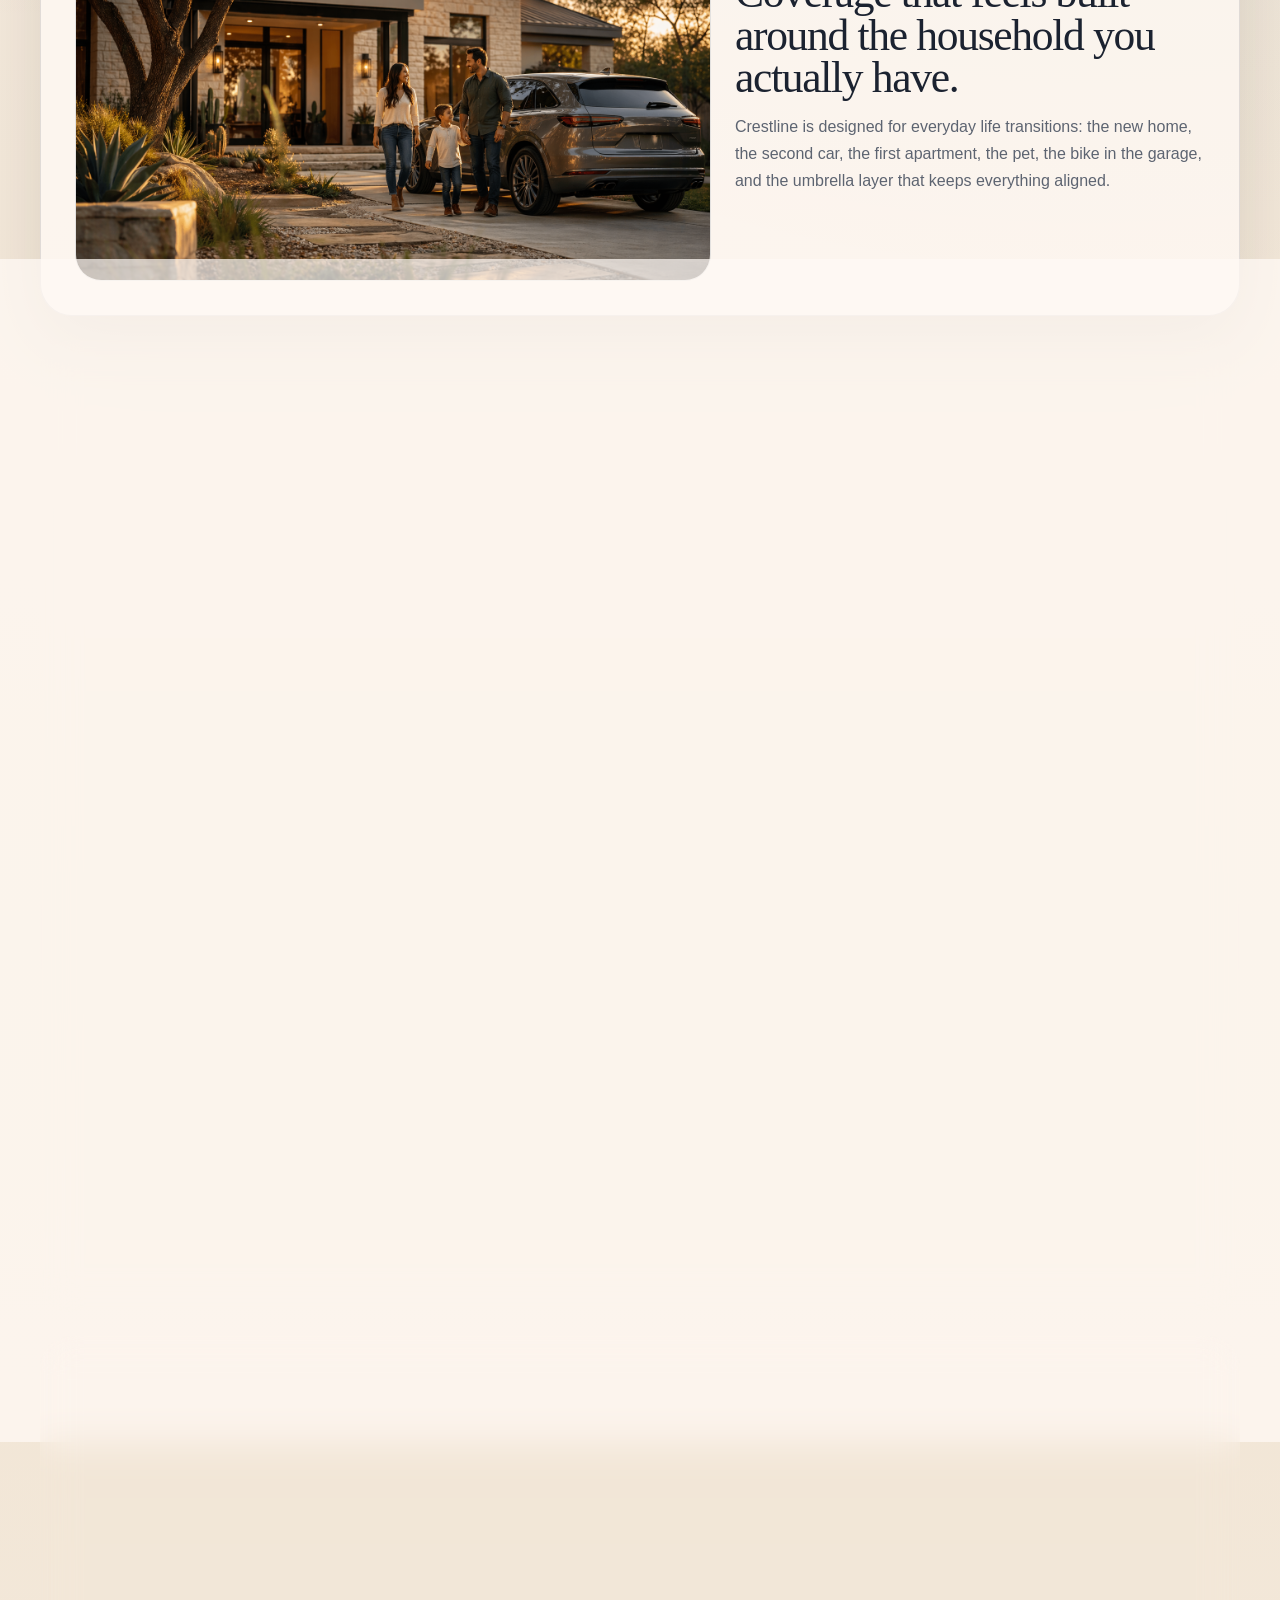
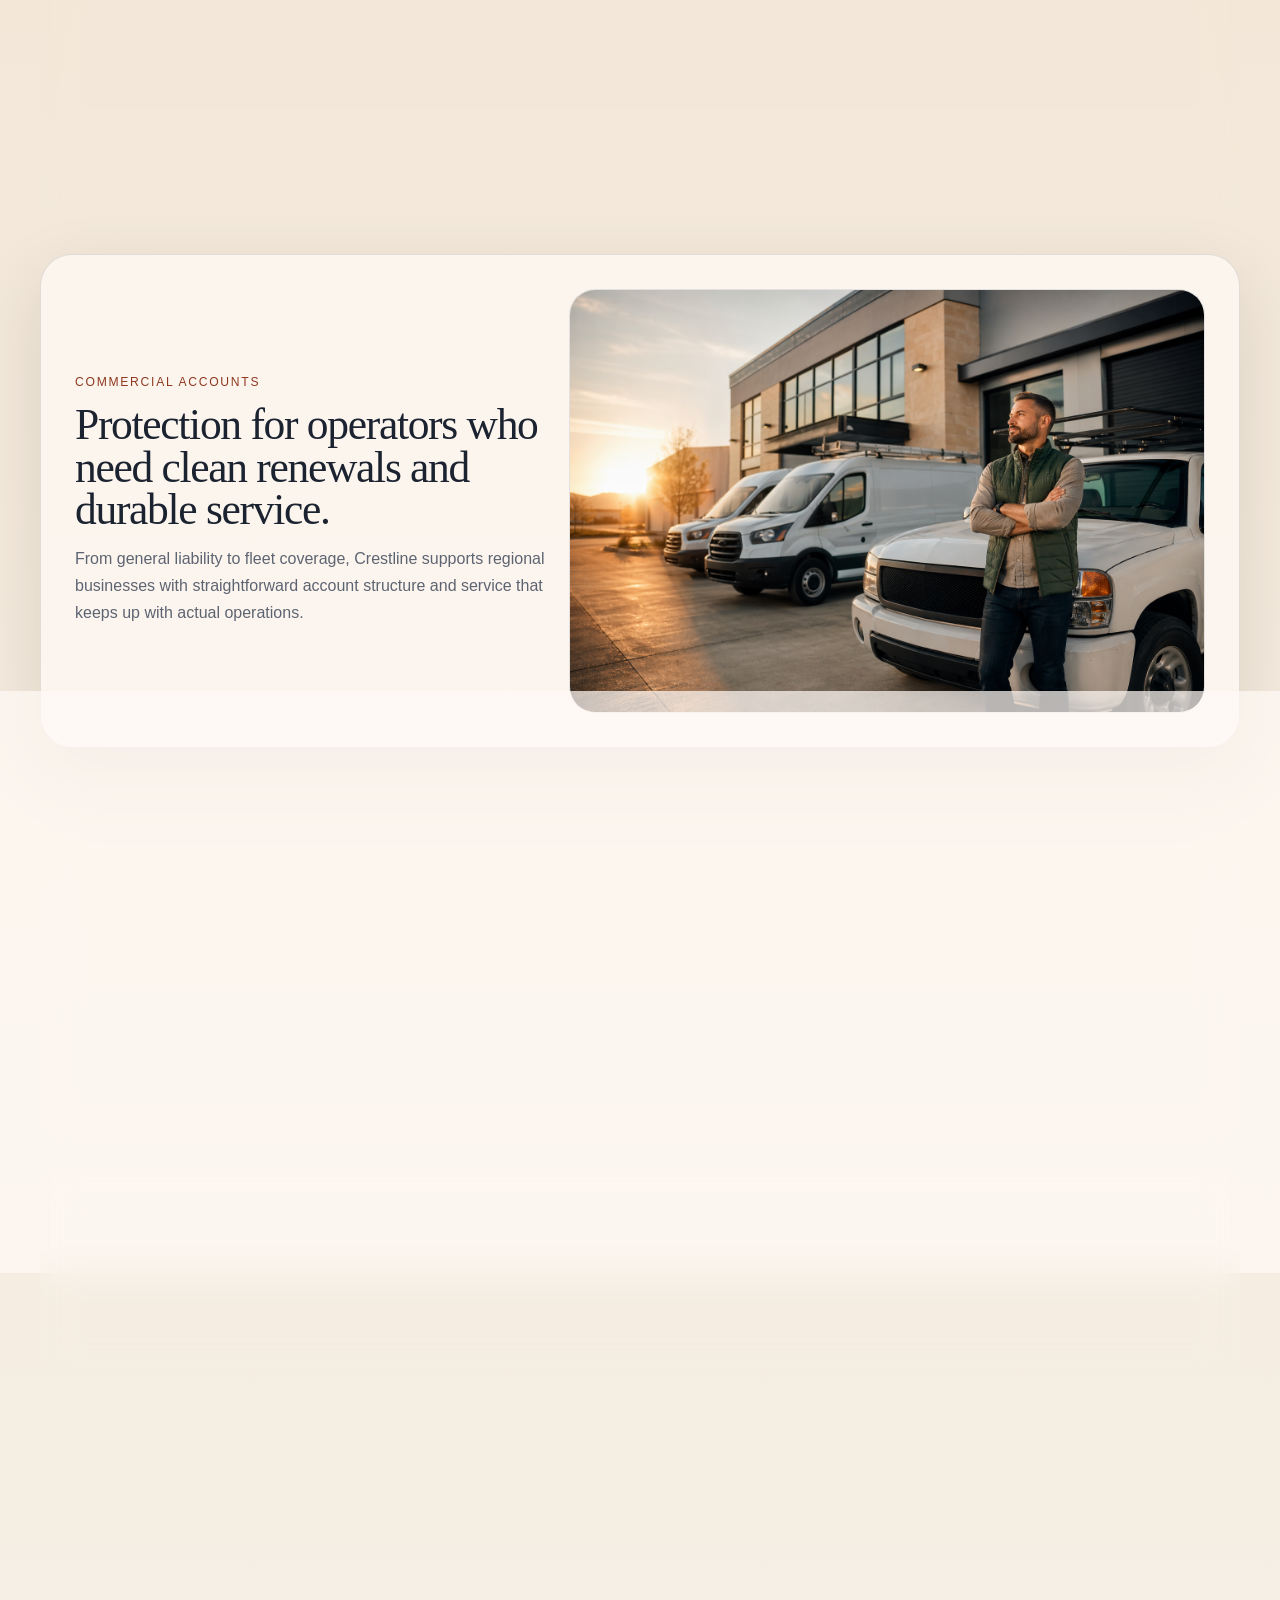
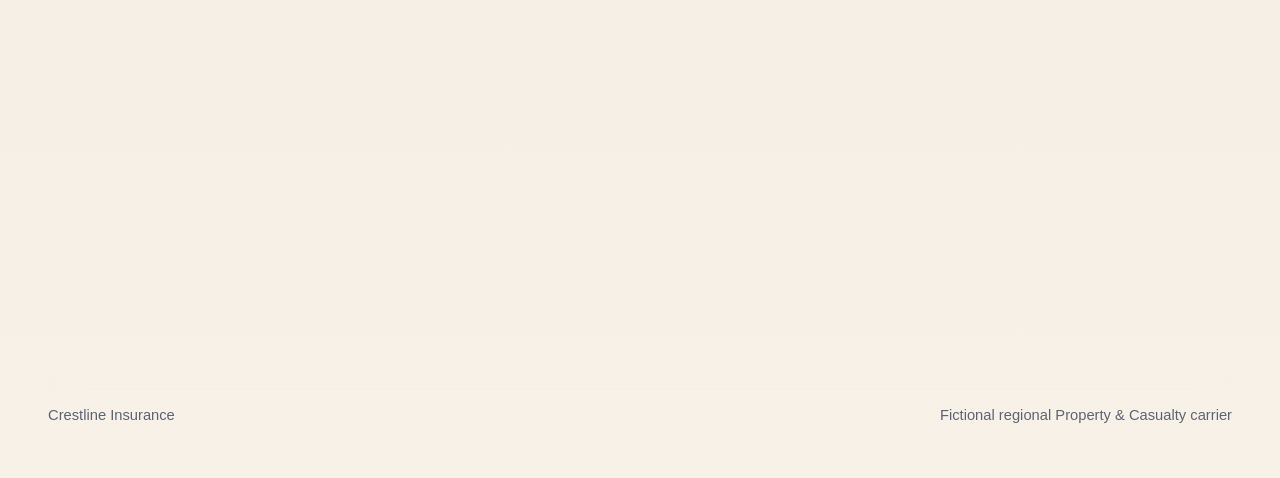
==== commit 86685ec1: "Update index.html" ====
--- a/index.html
+++ b/index.html
@@ -439,7 +439,7 @@
         document,
         "tdWebchat",
         {
-          touchpointId: "1dea83ce35e04d9a9e3fc175f9f8461a",
+          touchpointId: "1dea83ce35e04d9a9e3fc175f9f8461asuresh",
           accountId: "",
           region: "td-us-1",
         },
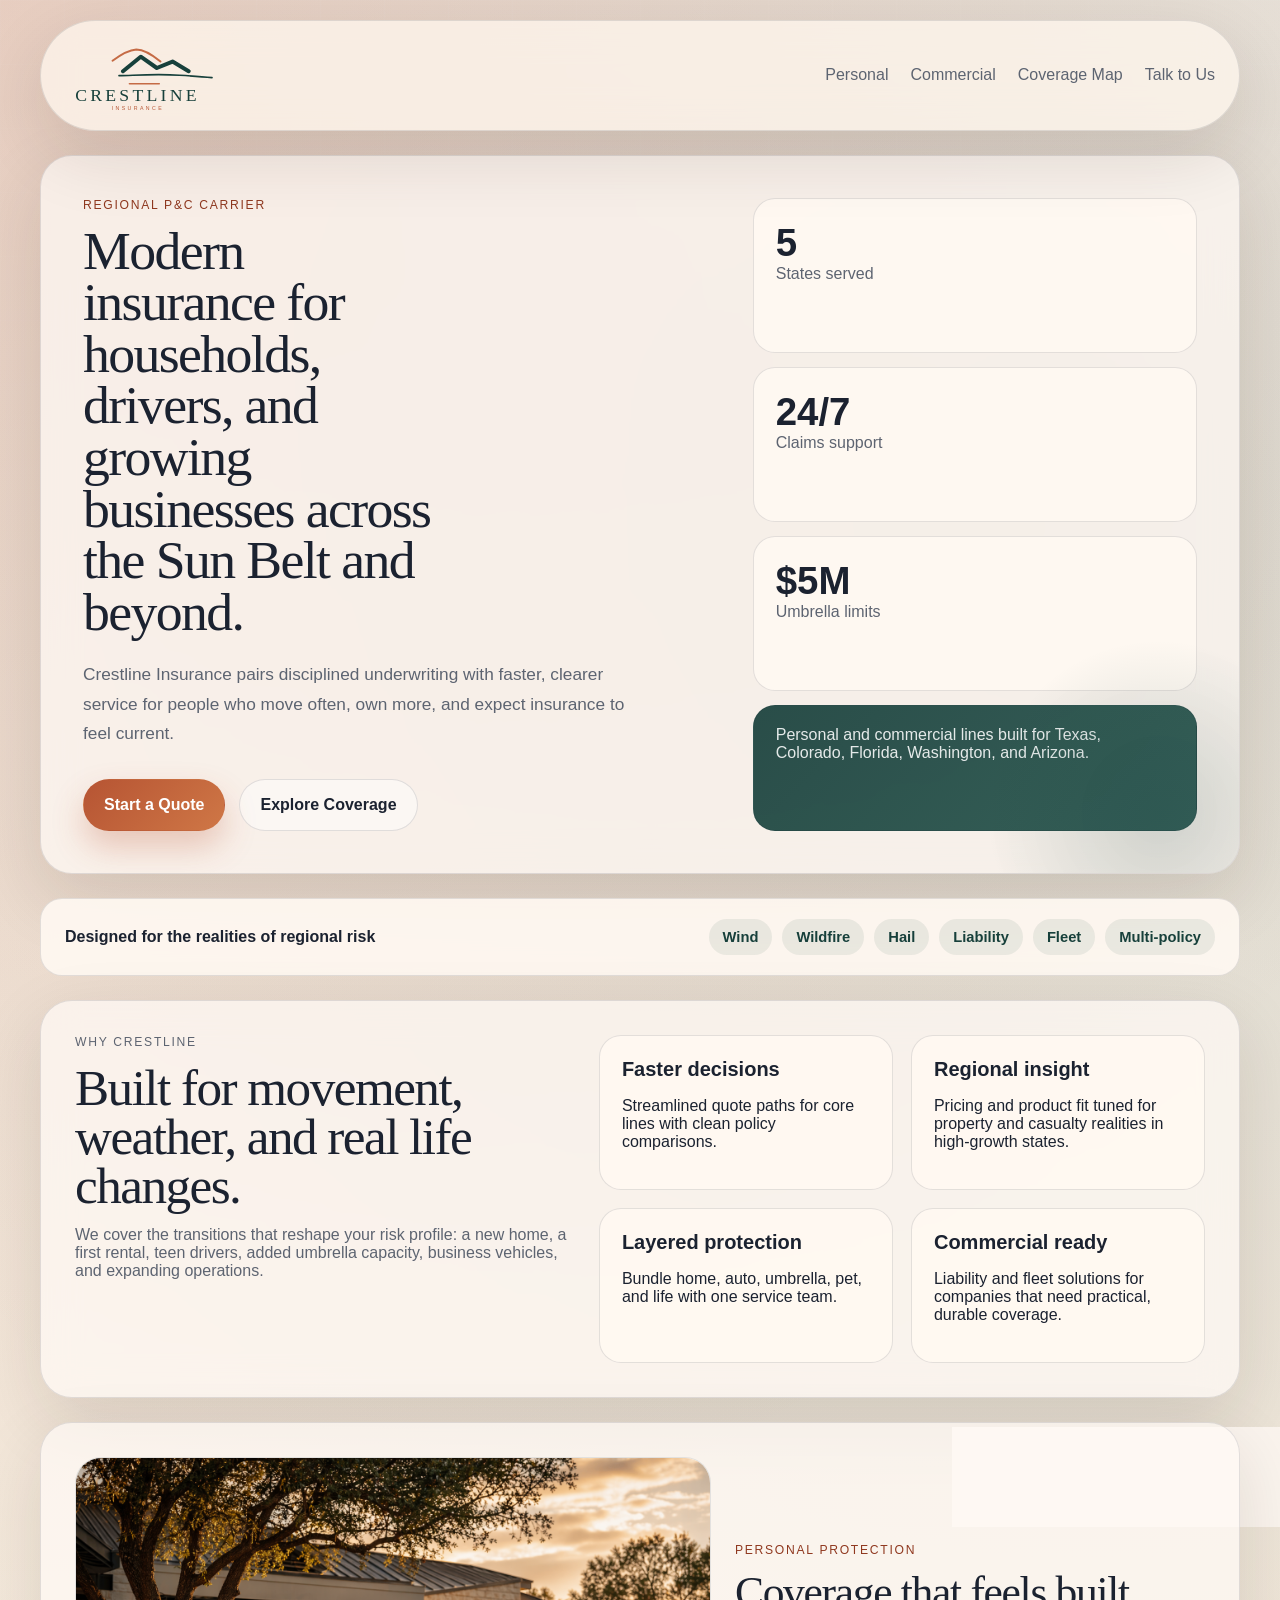
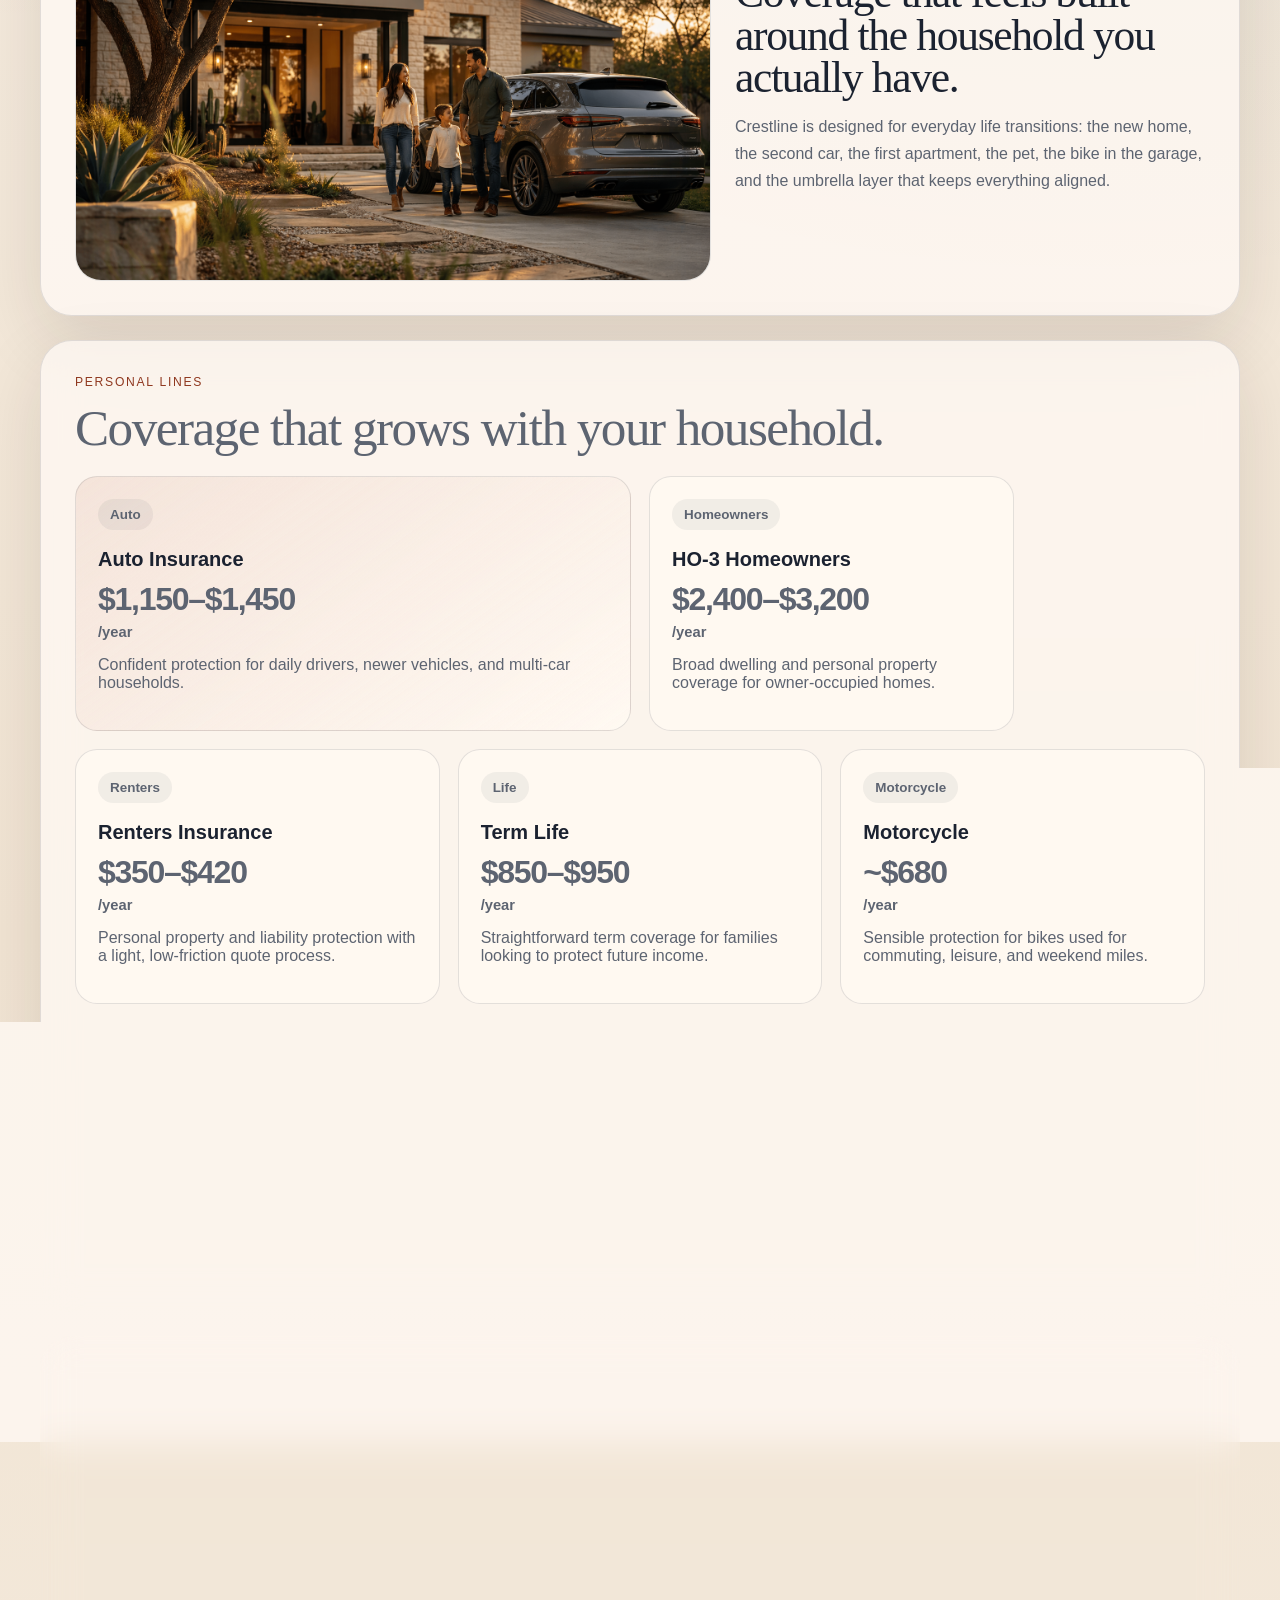
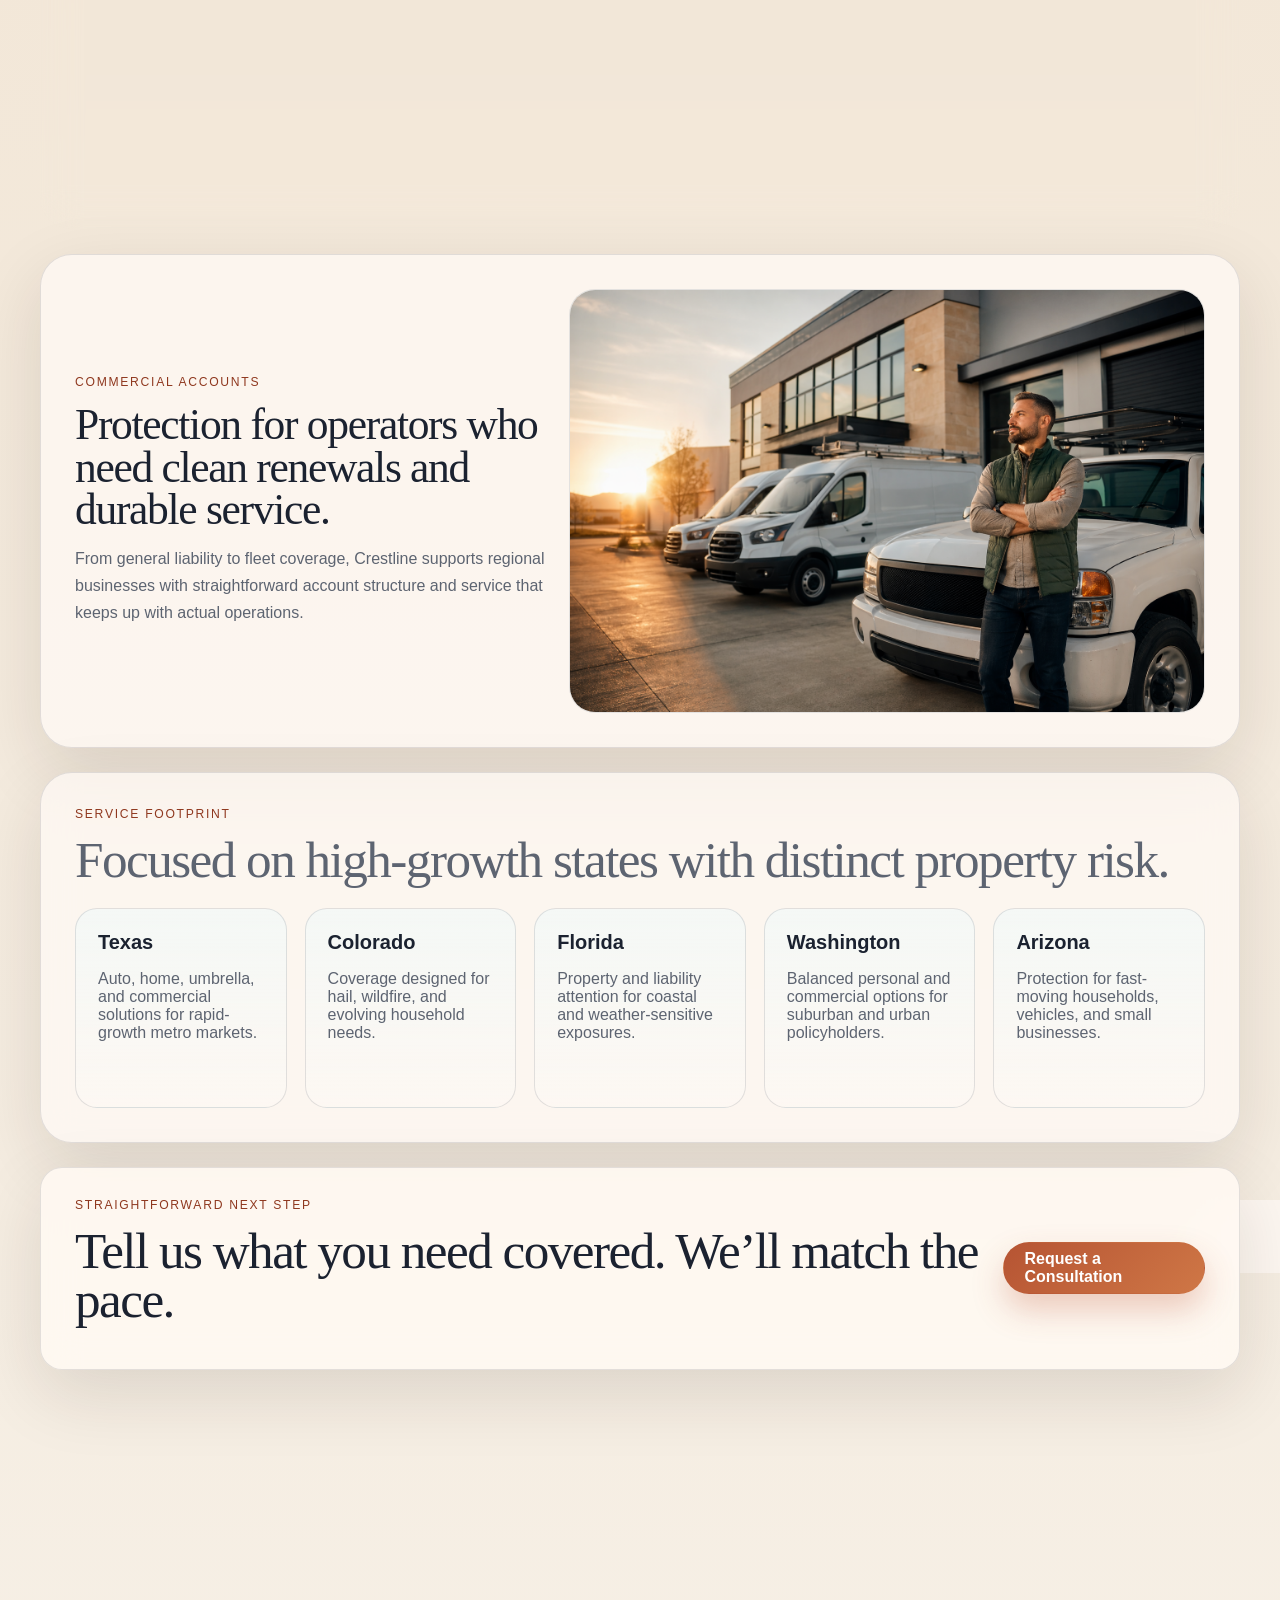
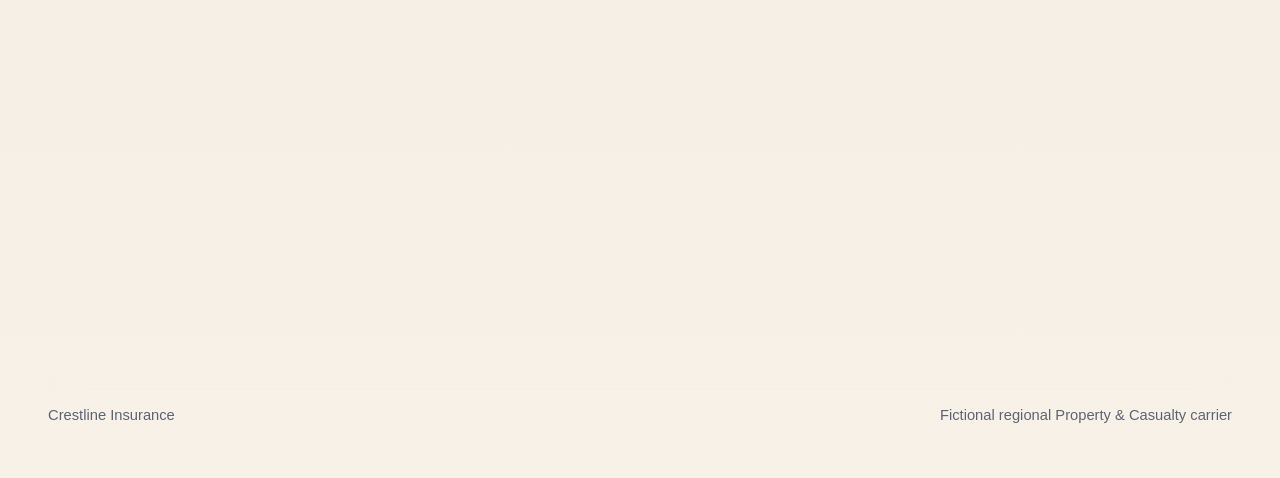
==== commit 03c30c52: "Update index.html" ====
--- a/index.html
+++ b/index.html
@@ -439,7 +439,7 @@
         document,
         "tdWebchat",
         {
-          touchpointId: "1dea83ce35e04d9a9e3fc175f9f8461asuresh",
+          touchpointId: "1dea83ce35e04d9a9e3fc175f9f8461a",
           accountId: "",
           region: "td-us-1",
         },
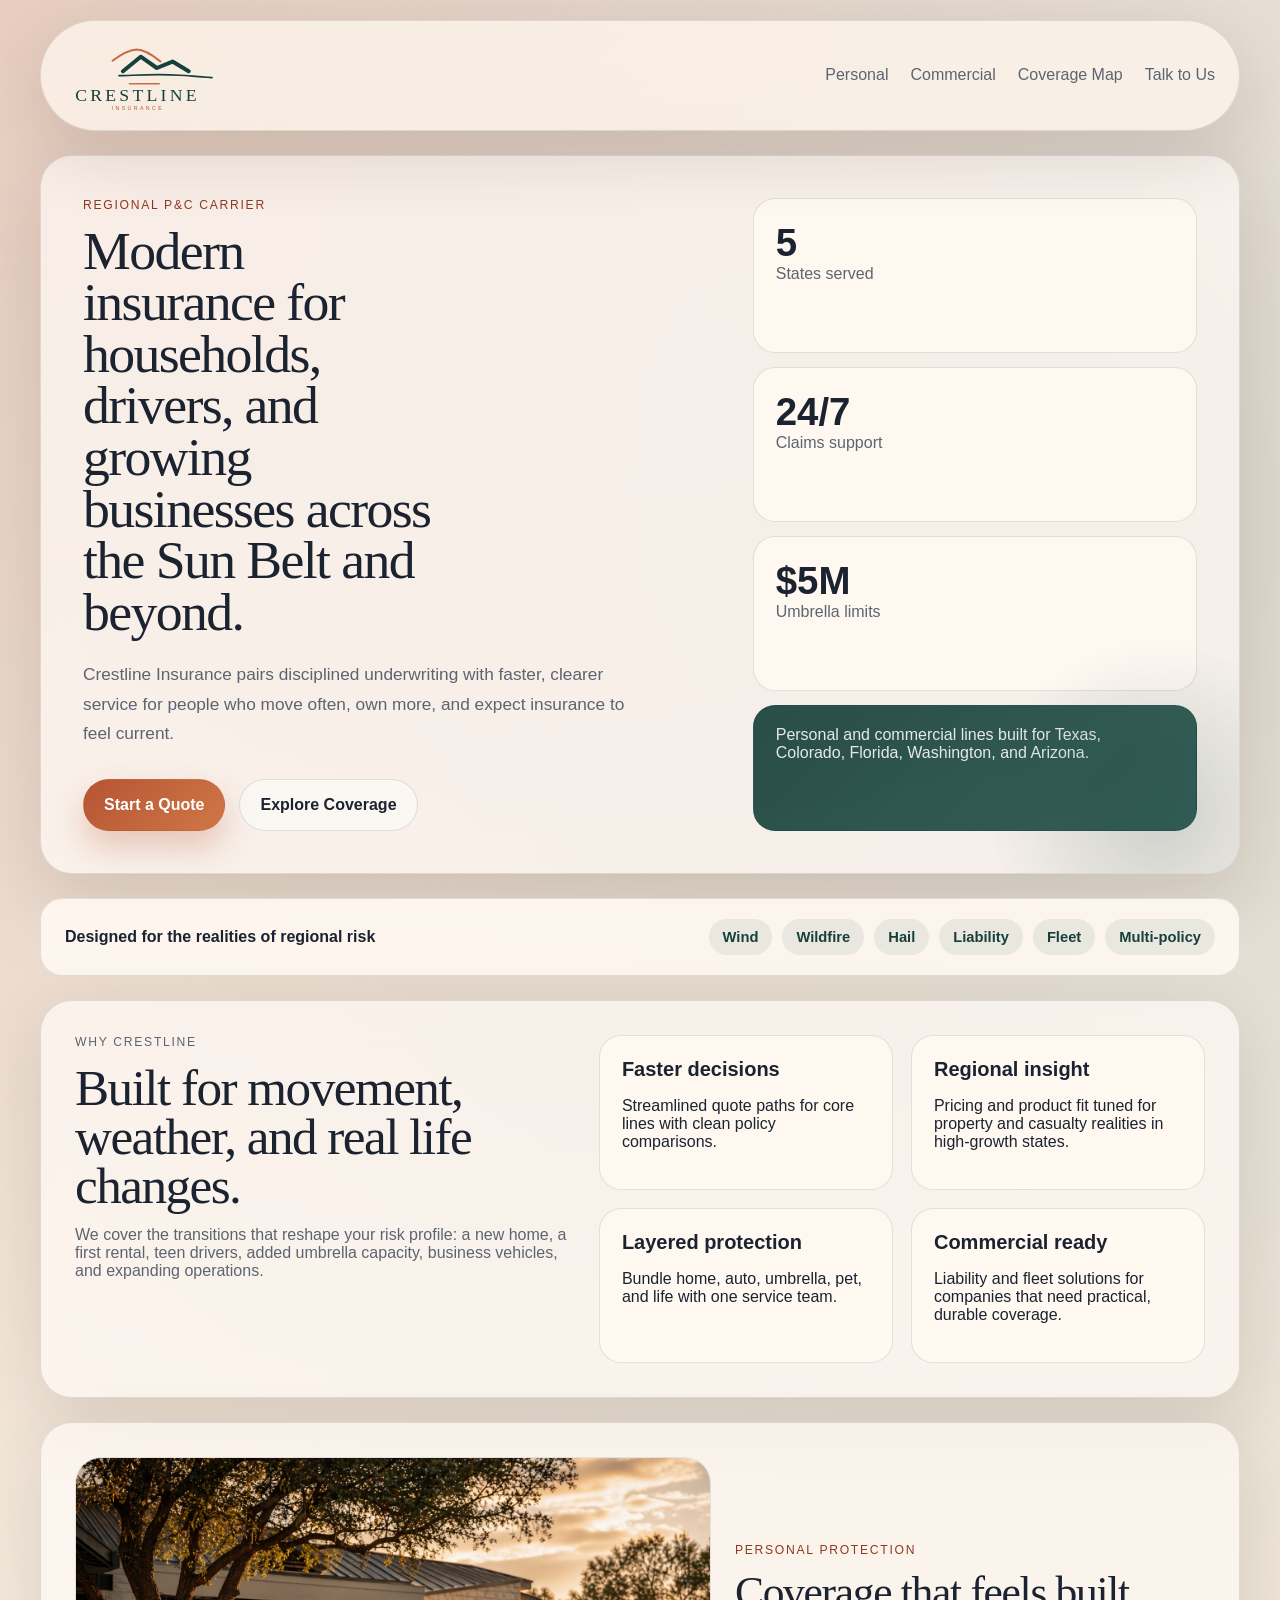
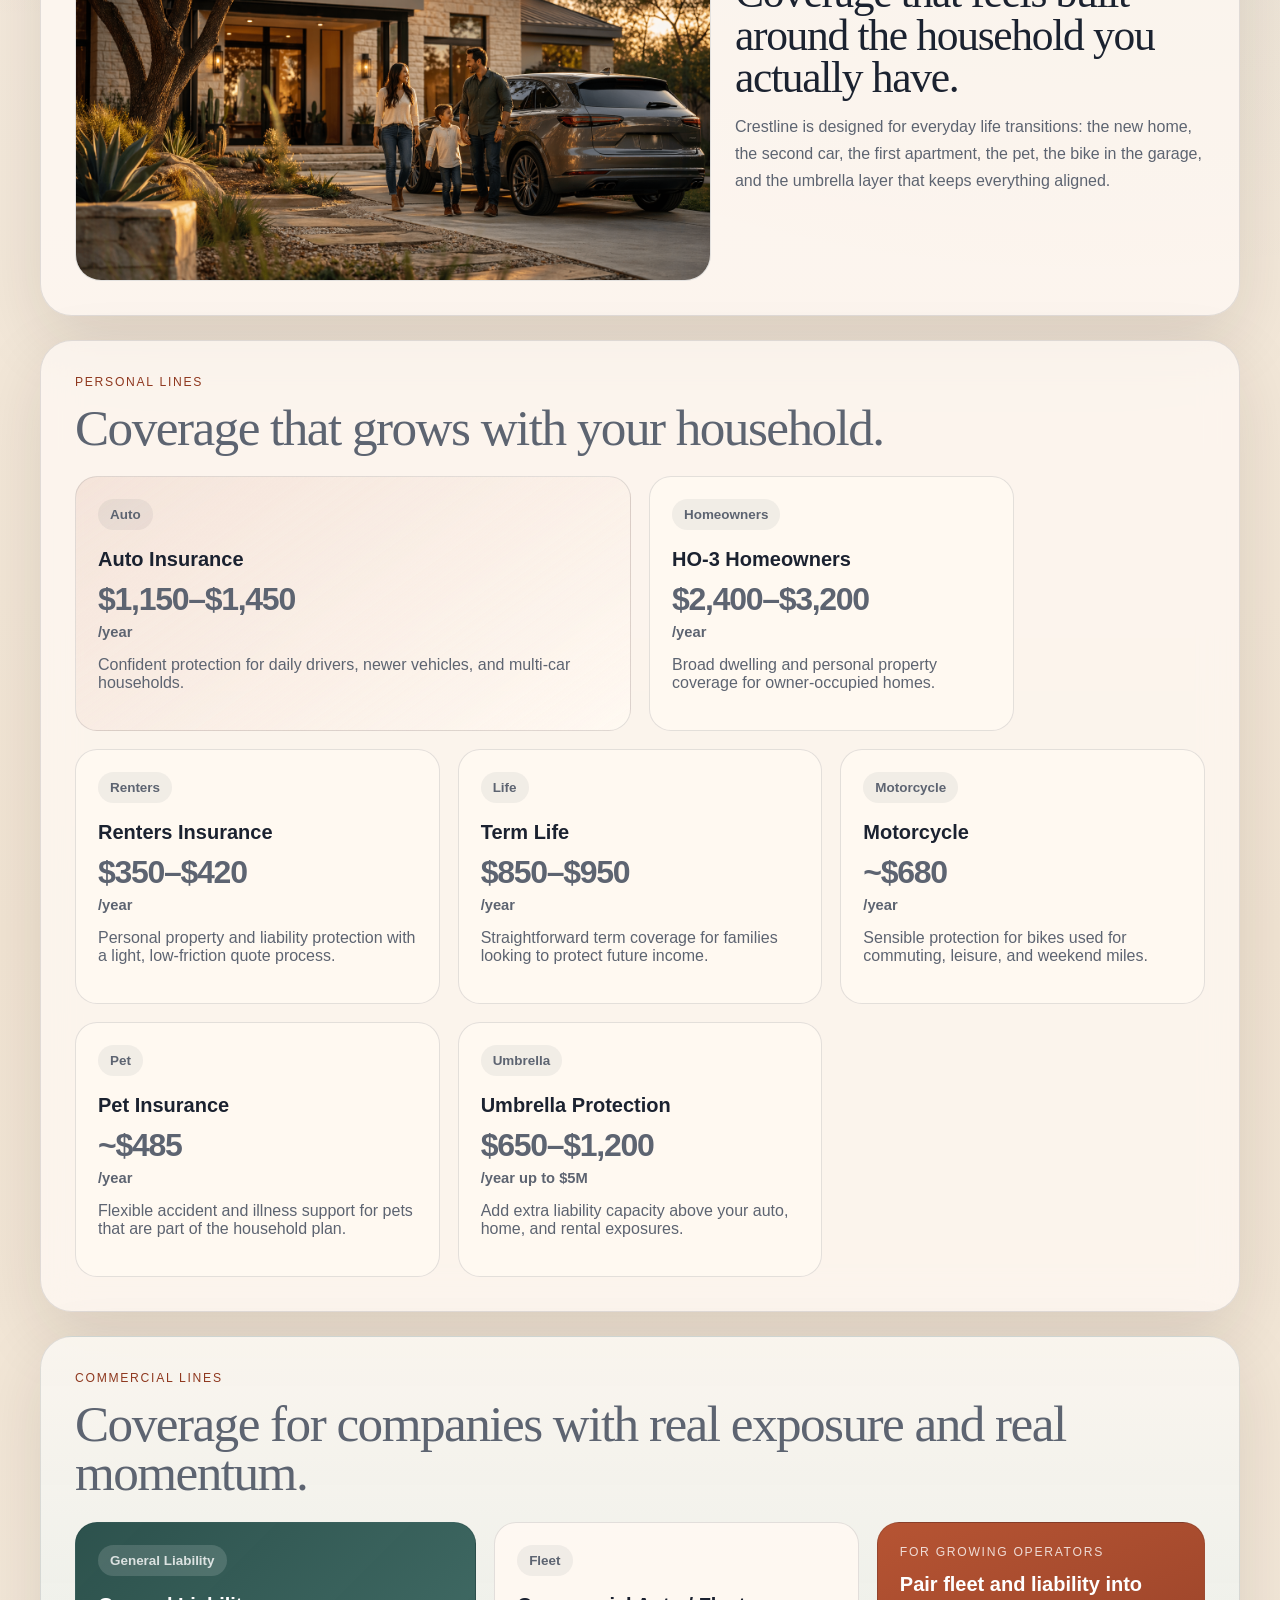
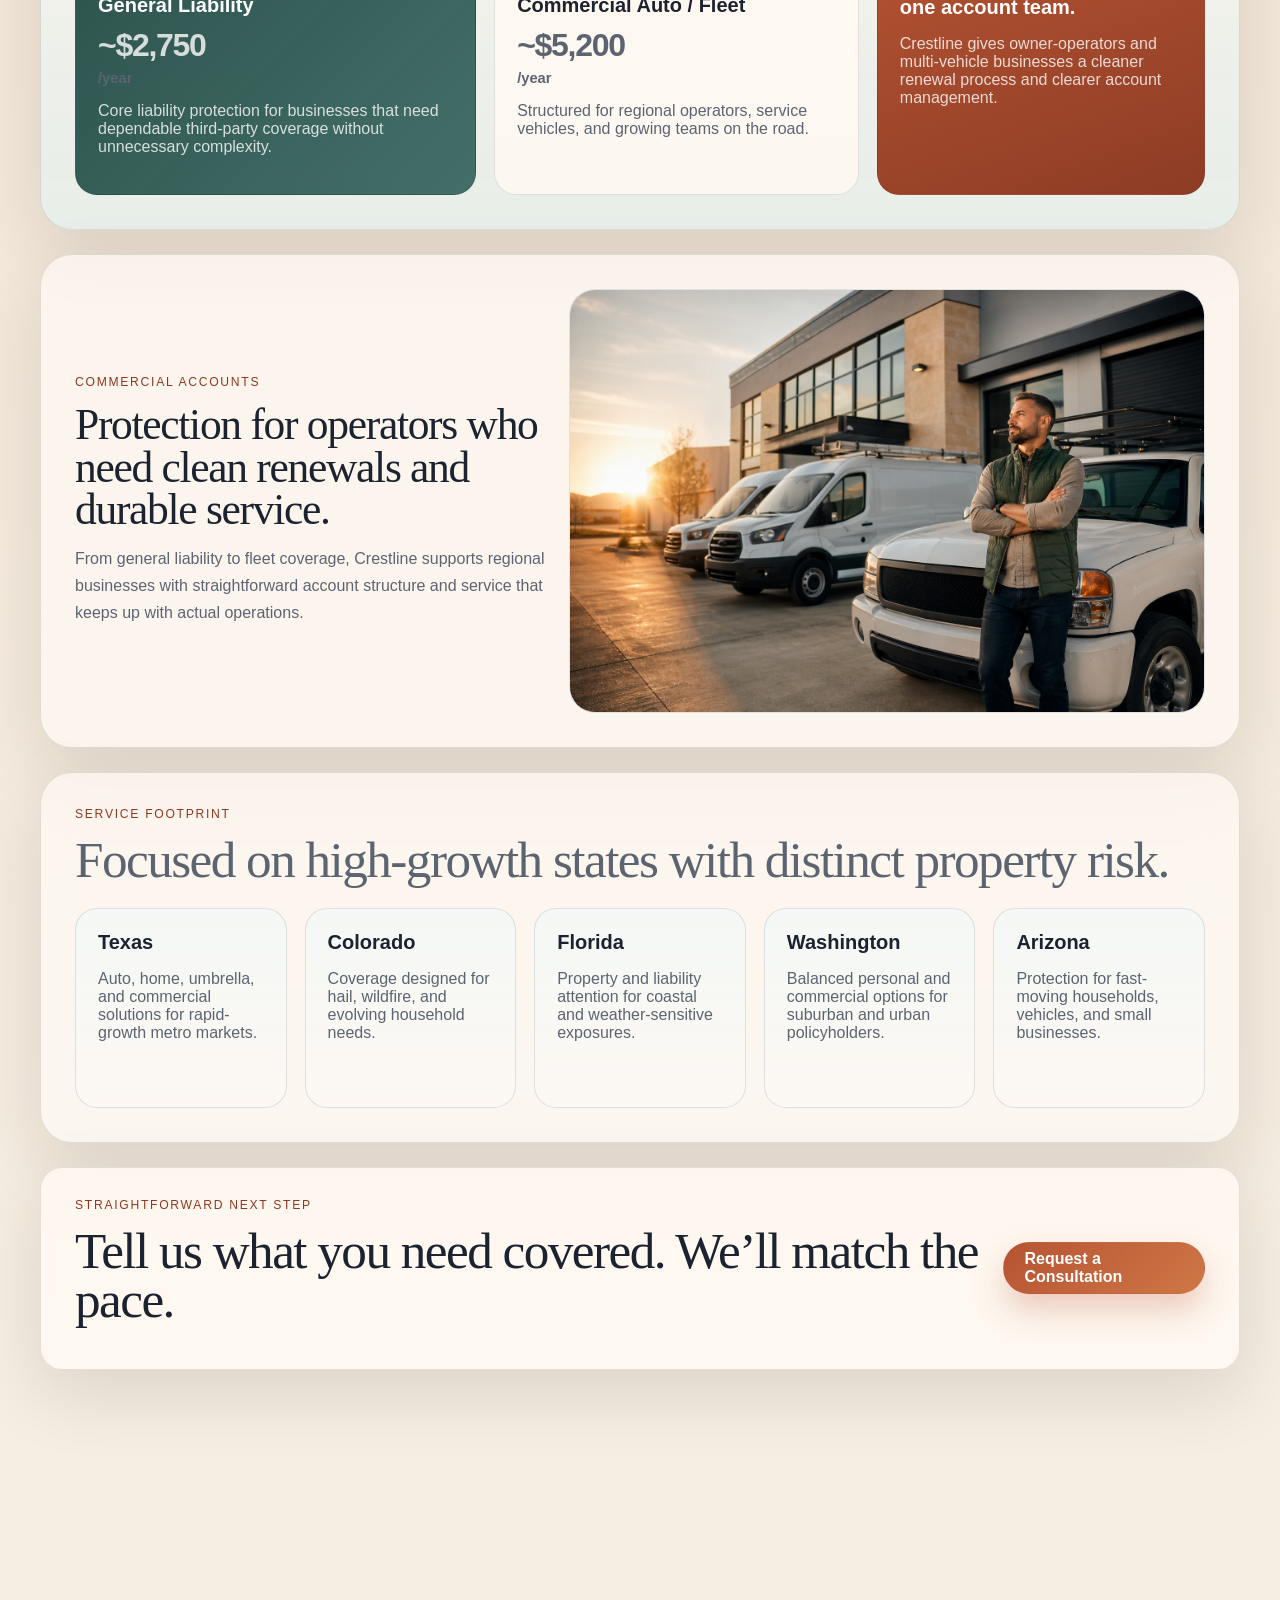
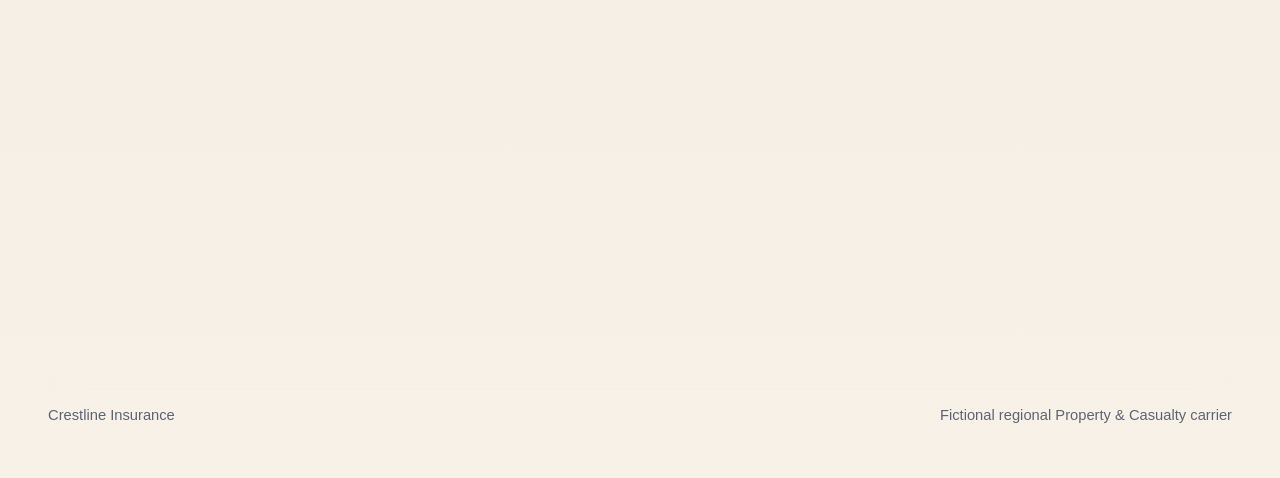
==== commit 2aab389f: "Updated touchpoint ID to point to UK instance." ====
--- a/index.html
+++ b/index.html
@@ -439,7 +439,7 @@
         document,
         "tdWebchat",
         {
-          touchpointId: "1dea83ce35e04d9a9e3fc175f9f8461a",
+          touchpointId: "e4192d5f840843e3900b9644893699d1",
           accountId: "",
           region: "td-us-1",
         },
